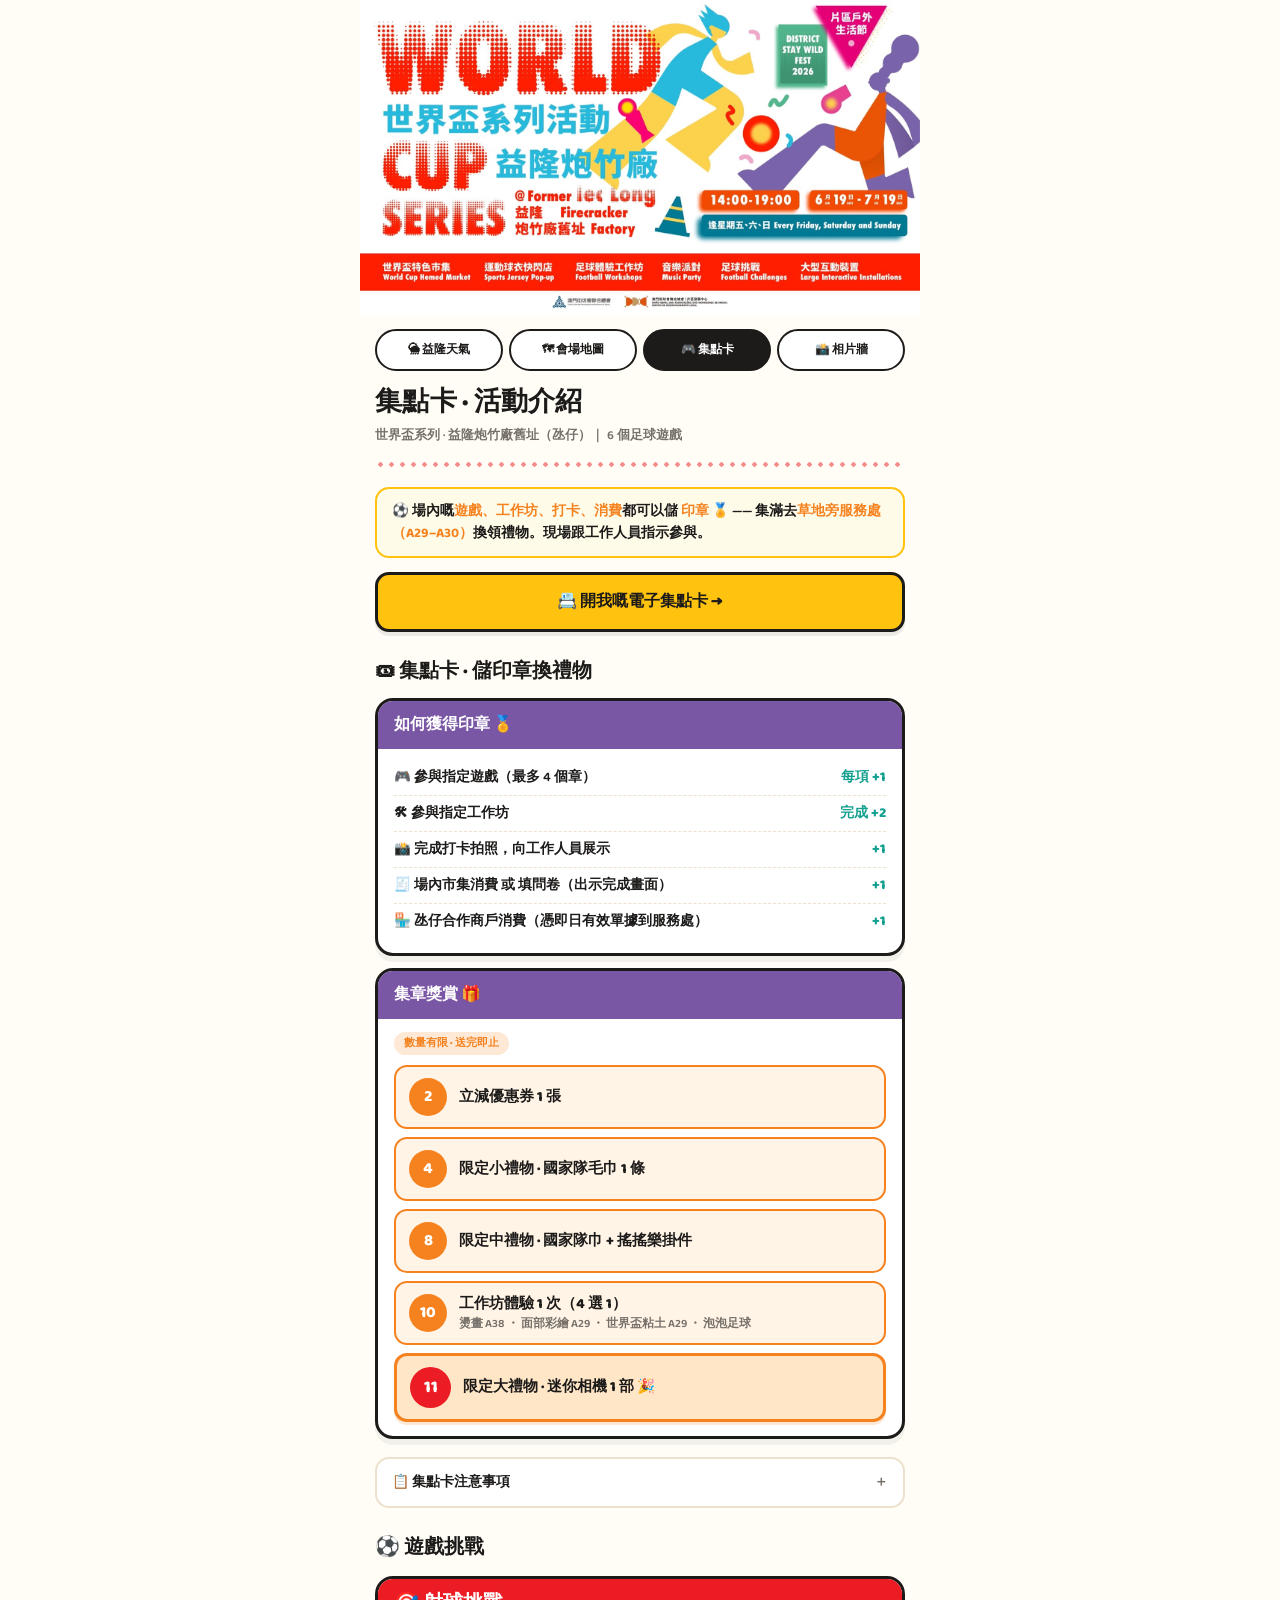
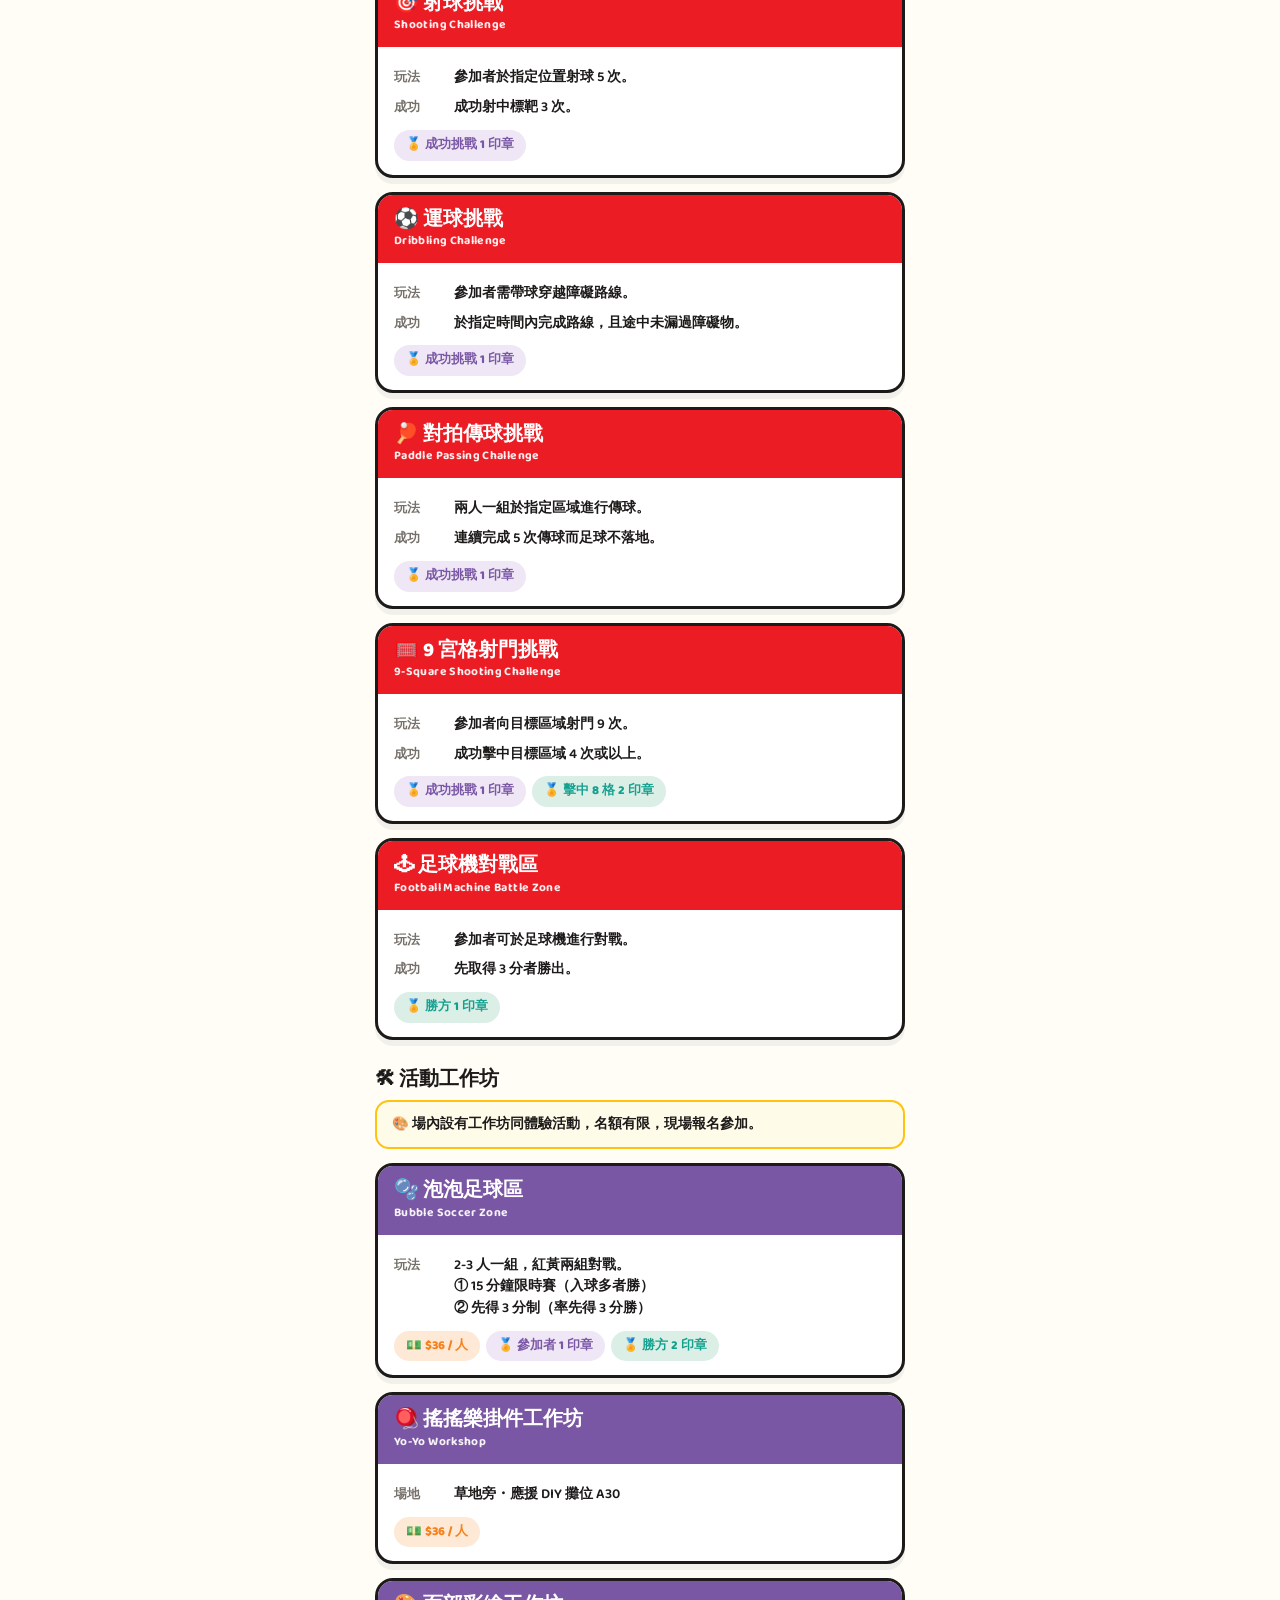
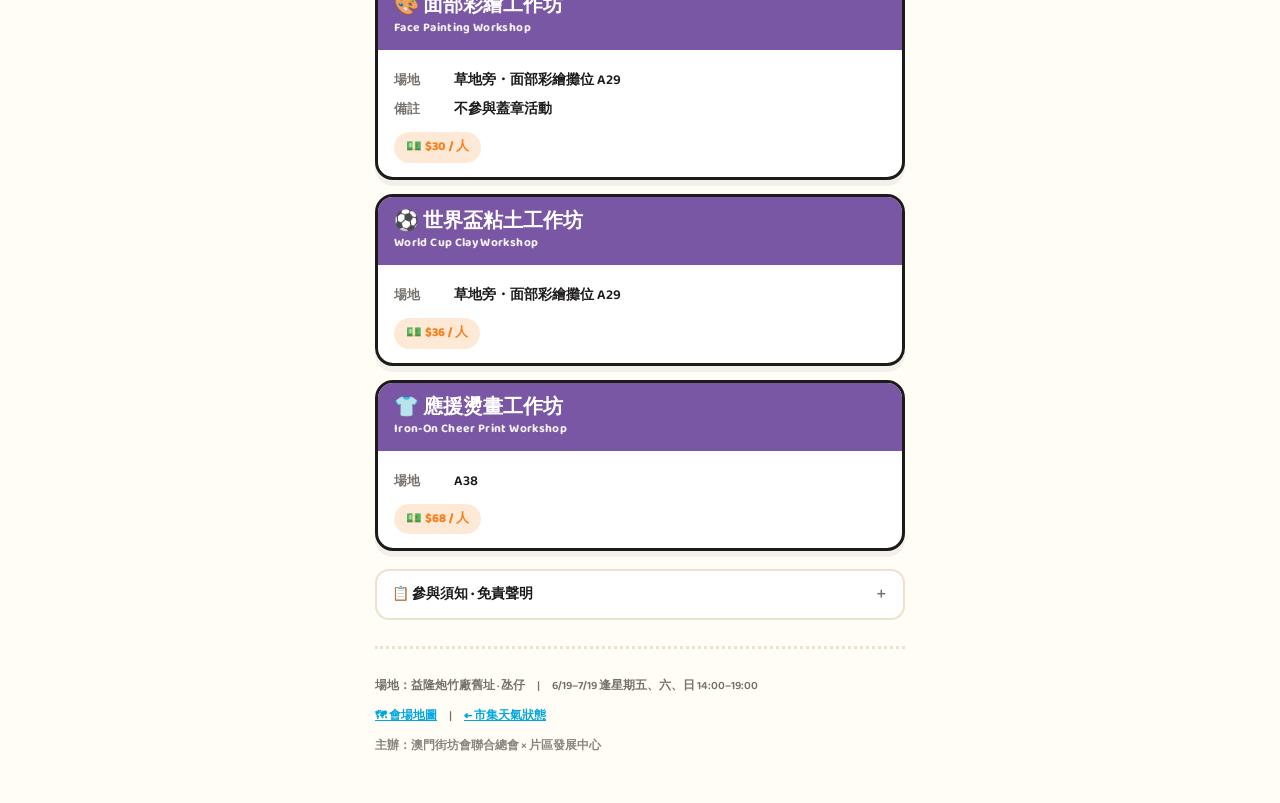
==== activities.html @ af2ec564 "style: 獎賞顯示改橙色+加大明顯；tier-10 工作坊體驗加場地" ====
<!doctype html>
<html lang="zh-Hant-HK">
<head>
<meta charset="utf-8">
<meta name="viewport" content="width=device-width, initial-scale=1, viewport-fit=cover">
<meta name="theme-color" content="#ec1c24">
<title>活動介紹 · 遊戲挑戰 · 世界盃系列（益隆）</title>
<meta property="og:title" content="活動介紹 · 遊戲挑戰 · 世界盃系列（益隆）">
<meta property="og:description" content="片區戶外生活節 2026 — 6 個足球遊戲挑戰，完成儲印章">
<meta property="og:image" content="https://ieclong.com/assets/kv-portrait.jpg">
<meta name="twitter:card" content="summary_large_image">
<link rel="preconnect" href="https://fonts.googleapis.com">
<link rel="preconnect" href="https://fonts.gstatic.com" crossorigin>
<link href="https://fonts.googleapis.com/css2?family=Baloo+2:wght@600;700;800&display=swap" rel="stylesheet">
<style>
  :root{
    --bg:#fffdf6; --ink:#1d1b1a; --mut:#76706a; --line:#ece1cd;
    --red:#ec1c24; --cyan:#00a6e0; --teal:#14a08f; --green:#1fa971;
    --yellow:#ffc20e; --orange:#f5821f; --purple:#7a57a5; --magenta:#e6007e;
  }
  *{box-sizing:border-box} html,body{margin:0}
  body{ background:var(--bg); color:var(--ink);
    font-family:"Baloo 2",-apple-system,BlinkMacSystemFont,"Noto Sans HK","PingFang HK","Microsoft JhengHei",sans-serif;
    -webkit-font-smoothing:antialiased; line-height:1.5;
    max-width:560px; margin:0 auto; padding:0 0 calc(36px + env(safe-area-inset-bottom)); overflow-x:hidden; }
  .wrap{padding:0 15px}
  .nav{display:flex; gap:6px; margin:14px 0 2px}
  .nav a{flex:1; text-align:center; font-family:"Baloo 2",sans-serif; font-weight:800; font-size:12px; text-decoration:none; padding:10px 3px; border-radius:999px; border:2.5px solid var(--ink); color:var(--ink); background:#fff; white-space:nowrap}
  .nav a.active{background:var(--ink); color:#fff}
  .nav a:active{transform:scale(.98)}
  .kvbanner{width:100%; height:auto; display:block}
  header h1{font-size:27px; font-weight:800; margin:12px 0 4px; letter-spacing:.01em}
  header .sub{font-size:12.5px; color:var(--mut); font-weight:600}
  .dots{height:14px; margin:13px 0 2px; background-image:radial-gradient(var(--red) 2px, transparent 2.4px); background-size:11px 11px; opacity:.5}
  .lead{margin-top:14px; border:2.5px solid var(--yellow); border-radius:14px; padding:12px 15px; background:#fffbe9; font-size:13.5px; font-weight:600; line-height:1.6}
  .lead b{color:var(--orange)}

  .game{border:3px solid var(--ink); border-radius:18px; overflow:hidden; margin-top:14px; box-shadow:0 6px 0 rgba(0,0,0,.05); background:#fff}
  .game .gh{background:var(--red); color:#fff; padding:13px 16px}
  .game.ws .gh{background:var(--purple)}
  .game .gh .zh{font-size:20px; font-weight:800; line-height:1.12}
  .game .gh .en{font-size:12px; font-weight:700; opacity:.92; margin-top:2px; letter-spacing:.03em}
  .game .gb{padding:12px 16px 14px}
  .row{display:flex; gap:10px; margin:8px 0; font-size:14px}
  .row .k{flex:0 0 50px; color:var(--mut); font-weight:800; font-size:12.5px; padding-top:2px}
  .row .v{flex:1; font-weight:600; line-height:1.55}
  .badges{display:flex; flex-wrap:wrap; gap:6px; margin-top:11px}
  .stamp{display:inline-flex; align-items:center; gap:5px; background:#efe7f6; color:var(--purple); font-weight:800; font-size:12.5px; padding:6px 12px; border-radius:999px}
  .stamp.fee{background:#fde9d6; color:var(--orange)}
  .stamp.win{background:#dcefe6; color:var(--teal)}

  details.terms{margin-top:18px; border:2px solid var(--line); border-radius:14px; background:#fff; overflow:hidden}
  details.terms summary{list-style:none; cursor:pointer; padding:13px 15px; font-weight:800; font-size:14px; display:flex; justify-content:space-between; align-items:center}
  details.terms summary::-webkit-details-marker{display:none}
  details.terms summary::after{content:"＋"; color:var(--mut); font-weight:800}
  details.terms[open] summary::after{content:"－"}
  .termsbody{padding:2px 16px 15px; font-size:12.5px; color:var(--ink); line-height:1.7}
  .termsbody b{display:block; margin:12px 0 4px; color:var(--red); font-size:13px}
  .termsbody ol,.termsbody ul{margin:4px 0; padding-left:19px}
  .termsbody li{margin:5px 0; font-weight:600}

  footer{margin-top:26px; padding-top:16px; border-top:3px dotted var(--line); font-size:11.5px; color:var(--mut); font-weight:600; line-height:1.6}
  footer a{color:var(--cyan); font-weight:800}
  .credit{margin-top:10px; color:#8a847d}

  .sec2{font-size:20px; font-weight:800; margin:24px 0 2px; display:flex; align-items:center; gap:7px}
  .scard{border:3px solid var(--ink); border-radius:18px; overflow:hidden; margin-top:12px; box-shadow:0 6px 0 rgba(0,0,0,.05); background:#fff}
  .scard .sh{background:var(--purple); color:#fff; padding:12px 16px; font-size:16px; font-weight:800}
  .scard .sb{padding:11px 16px 14px}
  .earn .er{display:flex; gap:9px; align-items:baseline; padding:7px 0; border-bottom:1px dashed var(--line); font-size:13.5px}
  .earn .er:last-child{border-bottom:none}
  .earn .ev{flex:1; font-weight:600; line-height:1.45}
  .earn .ec{flex:0 0 auto; font-weight:800; color:var(--teal); white-space:nowrap; font-size:14px}
  .smalltag{font-size:11px; font-weight:800; color:var(--orange); background:#fde9d6; padding:3px 10px; border-radius:999px; display:inline-block; margin-bottom:10px}
  .rewards{display:flex; flex-direction:column; gap:8px}
  .rw{display:flex; align-items:center; gap:12px; background:#fff4e6; border:2.5px solid var(--orange); border-radius:13px; padding:11px 13px}
  .rw.big{background:#ffe6c7; border-width:3px; box-shadow:0 3px 0 rgba(245,130,31,.18)}
  .rw .rn{flex:0 0 auto; width:38px; height:38px; border-radius:50%; background:var(--orange); color:#fff; font-weight:800; font-size:16px; display:flex; align-items:center; justify-content:center; line-height:1}
  .rw.big .rn{background:var(--red); width:41px; height:41px; font-size:17px}
  .rw .rd{font-weight:800; font-size:14.5px; line-height:1.4}
  .rw .rd small{display:block; font-weight:600; font-size:11.5px; color:var(--mut); margin-top:2px}
  .cardbtn{display:flex; align-items:center; justify-content:center; gap:8px; width:100%; font-family:"Baloo 2",sans-serif; font-weight:800; font-size:16px; padding:15px; margin-top:14px; border-radius:14px; border:3px solid var(--ink); background:var(--yellow); color:var(--ink); text-decoration:none; box-shadow:0 4px 0 rgba(0,0,0,.08)}
  .cardbtn:active{transform:scale(.99)}
</style>
</head>
<body>

<img class="kvbanner" src="assets/kv-landscape.jpg" alt="片區戶外生活節 2026 · 世界盃系列活動 @ 益隆炮竹廠">

<div class="wrap">
  <nav class="nav"><a href="./">🌦 益隆天氣</a><a href="market.html">🗺 會場地圖</a><a href="activities.html" class="active">🎮 集點卡</a><a href="gallery.html">📸 相片牆</a></nav>
  <header>
    <h1>集點卡 · 活動介紹</h1>
    <div class="sub">世界盃系列 · 益隆炮竹廠舊址（氹仔）｜ 6 個足球遊戲</div>
    <div class="dots"></div>
  </header>

  <div class="lead">⚽ 場內嘅<b>遊戲、工作坊、打卡、消費</b>都可以儲 <b>印章 🏅</b> —— 集滿去<b>草地旁服務處（A29–A30）</b>換領禮物。現場跟工作人員指示參與。</div>

  <a class="cardbtn" href="card.html">📇 開我嘅電子集點卡 →</a>

  <h2 class="sec2">🎟 集點卡 · 儲印章換禮物</h2>
  <div class="scard">
    <div class="sh">如何獲得印章 🏅</div>
    <div class="sb">
      <div class="earn">
        <div class="er"><span class="ev">🎮 參與指定遊戲（最多 4 個章）</span><span class="ec">每項 +1</span></div>
        <div class="er"><span class="ev">🛠 參與指定工作坊</span><span class="ec">完成 +2</span></div>
        <div class="er"><span class="ev">📸 完成打卡拍照，向工作人員展示</span><span class="ec">+1</span></div>
        <div class="er"><span class="ev">🧾 場內市集消費 或 填問卷（出示完成畫面）</span><span class="ec">+1</span></div>
        <div class="er"><span class="ev">🏪 氹仔合作商戶消費（憑即日有效單據到服務處）</span><span class="ec">+1</span></div>
      </div>
    </div>
  </div>
  <div class="scard">
    <div class="sh">集章獎賞 🎁</div>
    <div class="sb">
      <span class="smalltag">數量有限 · 送完即止</span>
      <div class="rewards">
        <div class="rw"><span class="rn">2</span><span class="rd">立減優惠券 1 張</span></div>
        <div class="rw"><span class="rn">4</span><span class="rd">限定小禮物 · 國家隊毛巾 1 條</span></div>
        <div class="rw"><span class="rn">8</span><span class="rd">限定中禮物 · 國家隊巾 + 搖搖樂掛件</span></div>
        <div class="rw"><span class="rn">10</span><span class="rd">工作坊體驗 1 次（4 選 1）<small>燙畫 A38 ・ 面部彩繪 A29 ・ 世界盃粘土 A29 ・ 泡泡足球</small></span></div>
        <div class="rw big"><span class="rn">11</span><span class="rd">限定大禮物 · 迷你相機 1 部 🎉</span></div>
      </div>
    </div>
  </div>
  <details class="terms">
    <summary>📋 集點卡注意事項</summary>
    <div class="termsbody">
      <ul>
        <li>每人限領 1 本集點卡。</li>
        <li>印章須由指定工作人員蓋印方為有效。</li>
        <li>每張單據只可換領一次印章。</li>
        <li>禮品數量有限，送完即止。</li>
        <li>集點卡遺失或損毀恕不補發。</li>
        <li>主辦單位保留最終決定權。</li>
      </ul>
    </div>
  </details>

  <h2 class="sec2">⚽ 遊戲挑戰</h2>

  <!-- 射球挑戰 -->
  <div class="game">
    <div class="gh"><div class="zh">🎯 射球挑戰</div><div class="en">Shooting Challenge</div></div>
    <div class="gb">
      <div class="row"><span class="k">玩法</span><span class="v">參加者於指定位置射球 5 次。</span></div>
      <div class="row"><span class="k">成功</span><span class="v">成功射中標靶 3 次。</span></div>
      <div class="badges"><span class="stamp">🏅 成功挑戰 1 印章</span></div>
    </div>
  </div>

  <!-- 3. 運球挑戰 -->
  <div class="game">
    <div class="gh"><div class="zh">⚽ 運球挑戰</div><div class="en">Dribbling Challenge</div></div>
    <div class="gb">
      <div class="row"><span class="k">玩法</span><span class="v">參加者需帶球穿越障礙路線。</span></div>
      <div class="row"><span class="k">成功</span><span class="v">於指定時間內完成路線，且途中未漏過障礙物。</span></div>
      <div class="badges"><span class="stamp">🏅 成功挑戰 1 印章</span></div>
    </div>
  </div>

  <!-- 4. 對拍傳球挑戰 -->
  <div class="game">
    <div class="gh"><div class="zh">🏓 對拍傳球挑戰</div><div class="en">Paddle Passing Challenge</div></div>
    <div class="gb">
      <div class="row"><span class="k">玩法</span><span class="v">兩人一組於指定區域進行傳球。</span></div>
      <div class="row"><span class="k">成功</span><span class="v">連續完成 5 次傳球而足球不落地。</span></div>
      <div class="badges"><span class="stamp">🏅 成功挑戰 1 印章</span></div>
    </div>
  </div>

  <!-- 5. 9 宮格射門挑戰 -->
  <div class="game">
    <div class="gh"><div class="zh">🥅 9 宮格射門挑戰</div><div class="en">9-Square Shooting Challenge</div></div>
    <div class="gb">
      <div class="row"><span class="k">玩法</span><span class="v">參加者向目標區域射門 9 次。</span></div>
      <div class="row"><span class="k">成功</span><span class="v">成功擊中目標區域 4 次或以上。</span></div>
      <div class="badges"><span class="stamp">🏅 成功挑戰 1 印章</span><span class="stamp win">🏅 擊中 8 格 2 印章</span></div>
    </div>
  </div>

  <!-- 6. 足球機對戰區 -->
  <div class="game">
    <div class="gh"><div class="zh">🕹 足球機對戰區</div><div class="en">Football Machine Battle Zone</div></div>
    <div class="gb">
      <div class="row"><span class="k">玩法</span><span class="v">參加者可於足球機進行對戰。</span></div>
      <div class="row"><span class="k">成功</span><span class="v">先取得 3 分者勝出。</span></div>
      <div class="badges"><span class="stamp win">🏅 勝方 1 印章</span></div>
    </div>
  </div>

  <h2 class="sec2">🛠 活動工作坊</h2>
  <div class="lead" style="margin-top:6px">🎨 場內設有工作坊同體驗活動，名額有限，現場報名參加。</div>

  <div class="game ws">
    <div class="gh"><div class="zh">🫧 泡泡足球區</div><div class="en">Bubble Soccer Zone</div></div>
    <div class="gb">
      <div class="row"><span class="k">玩法</span><span class="v">2-3 人一組，紅黃兩組對戰。<br>① 15 分鐘限時賽（入球多者勝）<br>② 先得 3 分制（率先得 3 分勝）</span></div>
      <div class="badges"><span class="stamp fee">💵 $36 / 人</span><span class="stamp">🏅 參加者 1 印章</span><span class="stamp win">🏅 勝方 2 印章</span></div>
    </div>
  </div>

  <div class="game ws">
    <div class="gh"><div class="zh">🪀 搖搖樂掛件工作坊</div><div class="en">Yo-Yo Workshop</div></div>
    <div class="gb">
      <div class="row"><span class="k">場地</span><span class="v">草地旁・應援 DIY 攤位 A30</span></div>
      <div class="badges"><span class="stamp fee">💵 $36 / 人</span></div>
    </div>
  </div>

  <div class="game ws">
    <div class="gh"><div class="zh">🎨 面部彩繪工作坊</div><div class="en">Face Painting Workshop</div></div>
    <div class="gb">
      <div class="row"><span class="k">場地</span><span class="v">草地旁・面部彩繪攤位 A29</span></div>
      <div class="row"><span class="k">備註</span><span class="v">不參與蓋章活動</span></div>
      <div class="badges"><span class="stamp fee">💵 $30 / 人</span></div>
    </div>
  </div>

  <div class="game ws">
    <div class="gh"><div class="zh">⚽ 世界盃粘土工作坊</div><div class="en">World Cup Clay Workshop</div></div>
    <div class="gb">
      <div class="row"><span class="k">場地</span><span class="v">草地旁・面部彩繪攤位 A29</span></div>
      <div class="badges"><span class="stamp fee">💵 $36 / 人</span></div>
    </div>
  </div>

  <div class="game ws">
    <div class="gh"><div class="zh">👕 應援燙畫工作坊</div><div class="en">Iron-On Cheer Print Workshop</div></div>
    <div class="gb">
      <div class="row"><span class="k">場地</span><span class="v">A38</span></div>
      <div class="badges"><span class="stamp fee">💵 $68 / 人</span></div>
    </div>
  </div>

  <details class="terms">
    <summary>📋 參與須知 · 免責聲明</summary>
    <div class="termsbody">
      <b>入場及參與條款</b>
      <ol>
        <li>默認同意：凡參加本活動，即視為已閱讀、理解並完全同意以下所有條款。</li>
        <li>必須遵守工作人員指示，否則大會保留即時終止參與資格並要求離場的權利。</li>
        <li>最終決定權：大會擁有對本活動規則、爭議處理及執行方式的最終解釋及決定權，參加者不得異議。</li>
        <li>違規處理：任何不合作、危險行為或違反指引者，將被請離開活動現場，且不予退款。</li>
      </ol>
      <b>免責聲明</b>
      <ul>
        <li>身體損傷：部分遊戲（如泡泡足球）涉及碰撞、奔跑、跌倒等動作。若因參加者自身健康狀況（包括但不限於心臟病、高血壓、懷孕、骨折舊患等）或未依指示穿戴防護裝備，導致受傷、疾病或意外，大會概不負責。</li>
        <li>財物損失：參加者應自行保管個人財物，任何於活動期間發生的遺失、損壞或被盜，大會不承擔任何責任。</li>
        <li>建議參加者自行評估體能，必要時可購買個人意外保險。</li>
      </ul>
      <b>通用備註</b>
      <ul>
        <li>所有遊戲名額有限，先到先得，請提前排隊。</li>
        <li>惡劣天氣下活動可能調整，請留意現場廣播。</li>
      </ul>
    </div>
  </details>

  <footer>
    <p>場地：益隆炮竹廠舊址 · 氹仔　|　6/19–7/19 逢星期五、六、日 14:00–19:00</p>
    <p><a href="market.html">🗺 會場地圖</a>　|　<a href="./">← 市集天氣狀態</a></p>
    <p class="credit">主辦：澳門街坊會聯合總會 × 片區發展中心</p>
  </footer>
</div>

</body>
</html>
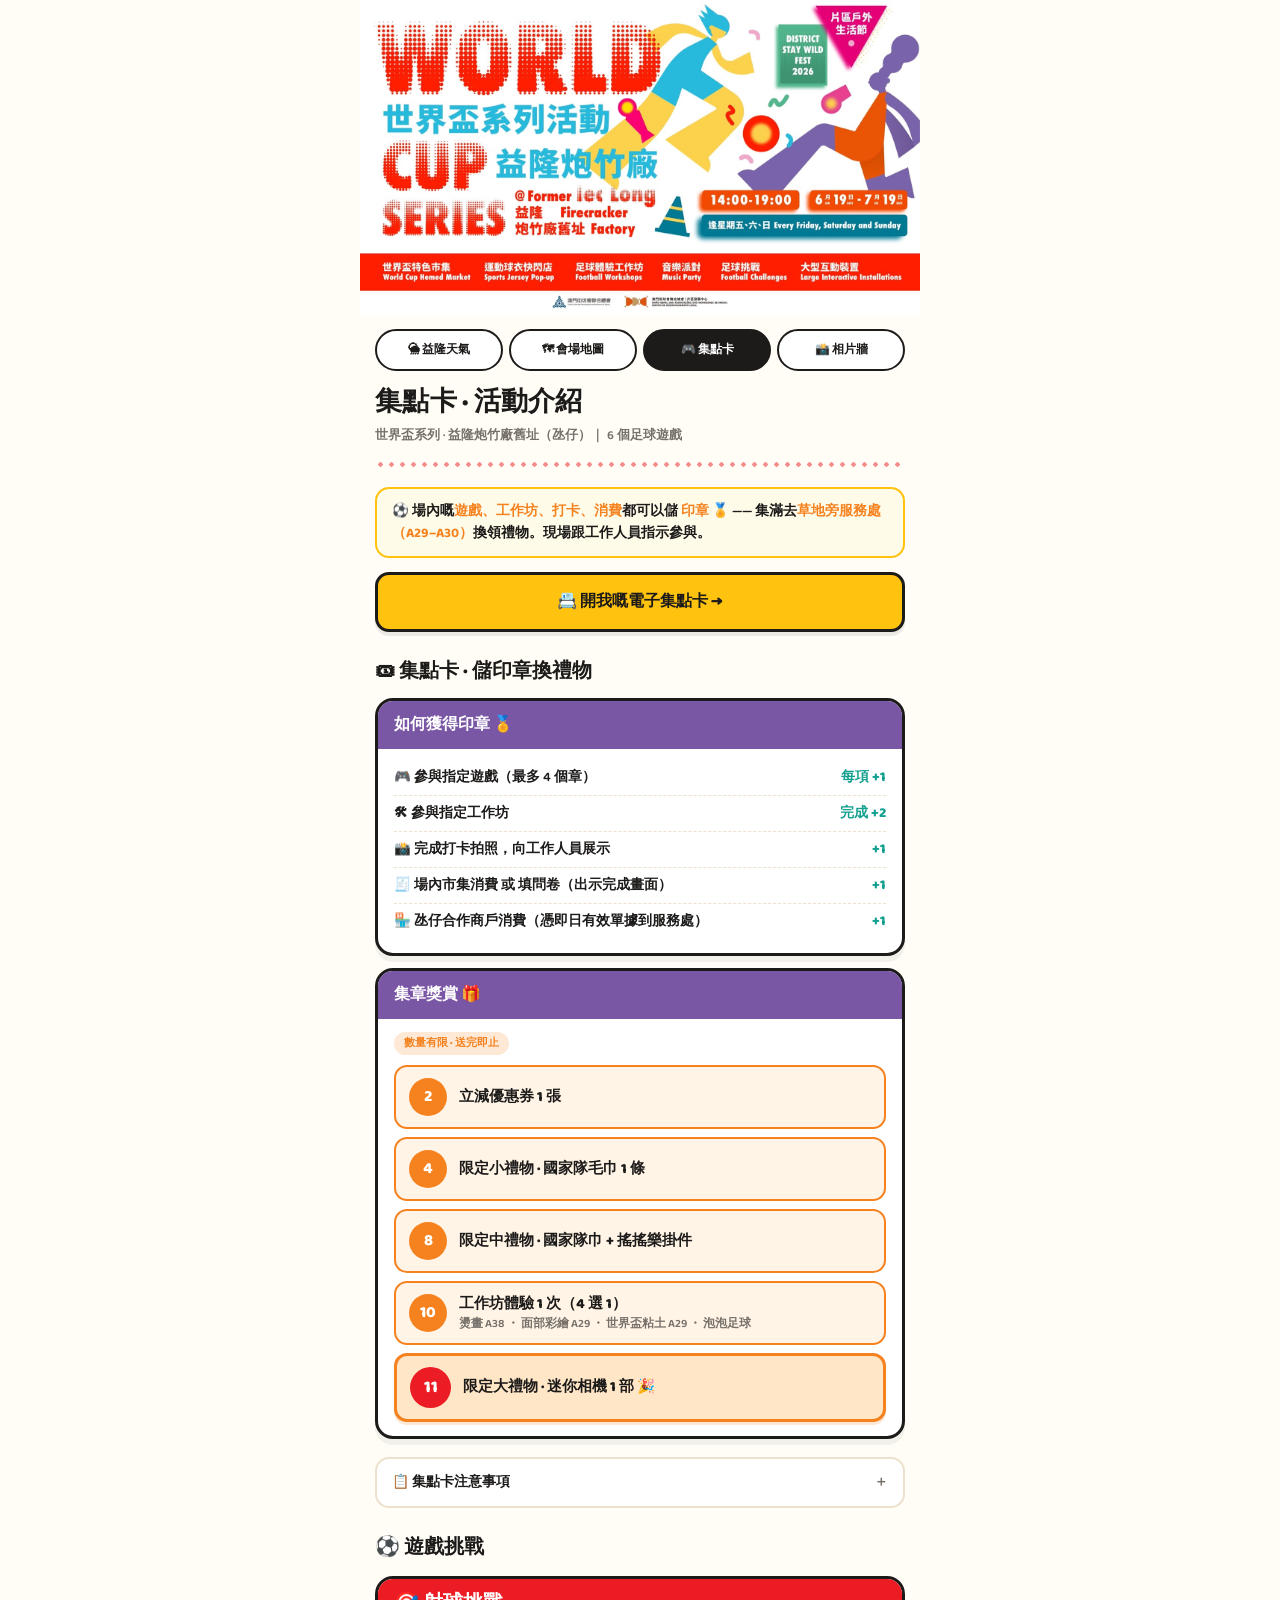
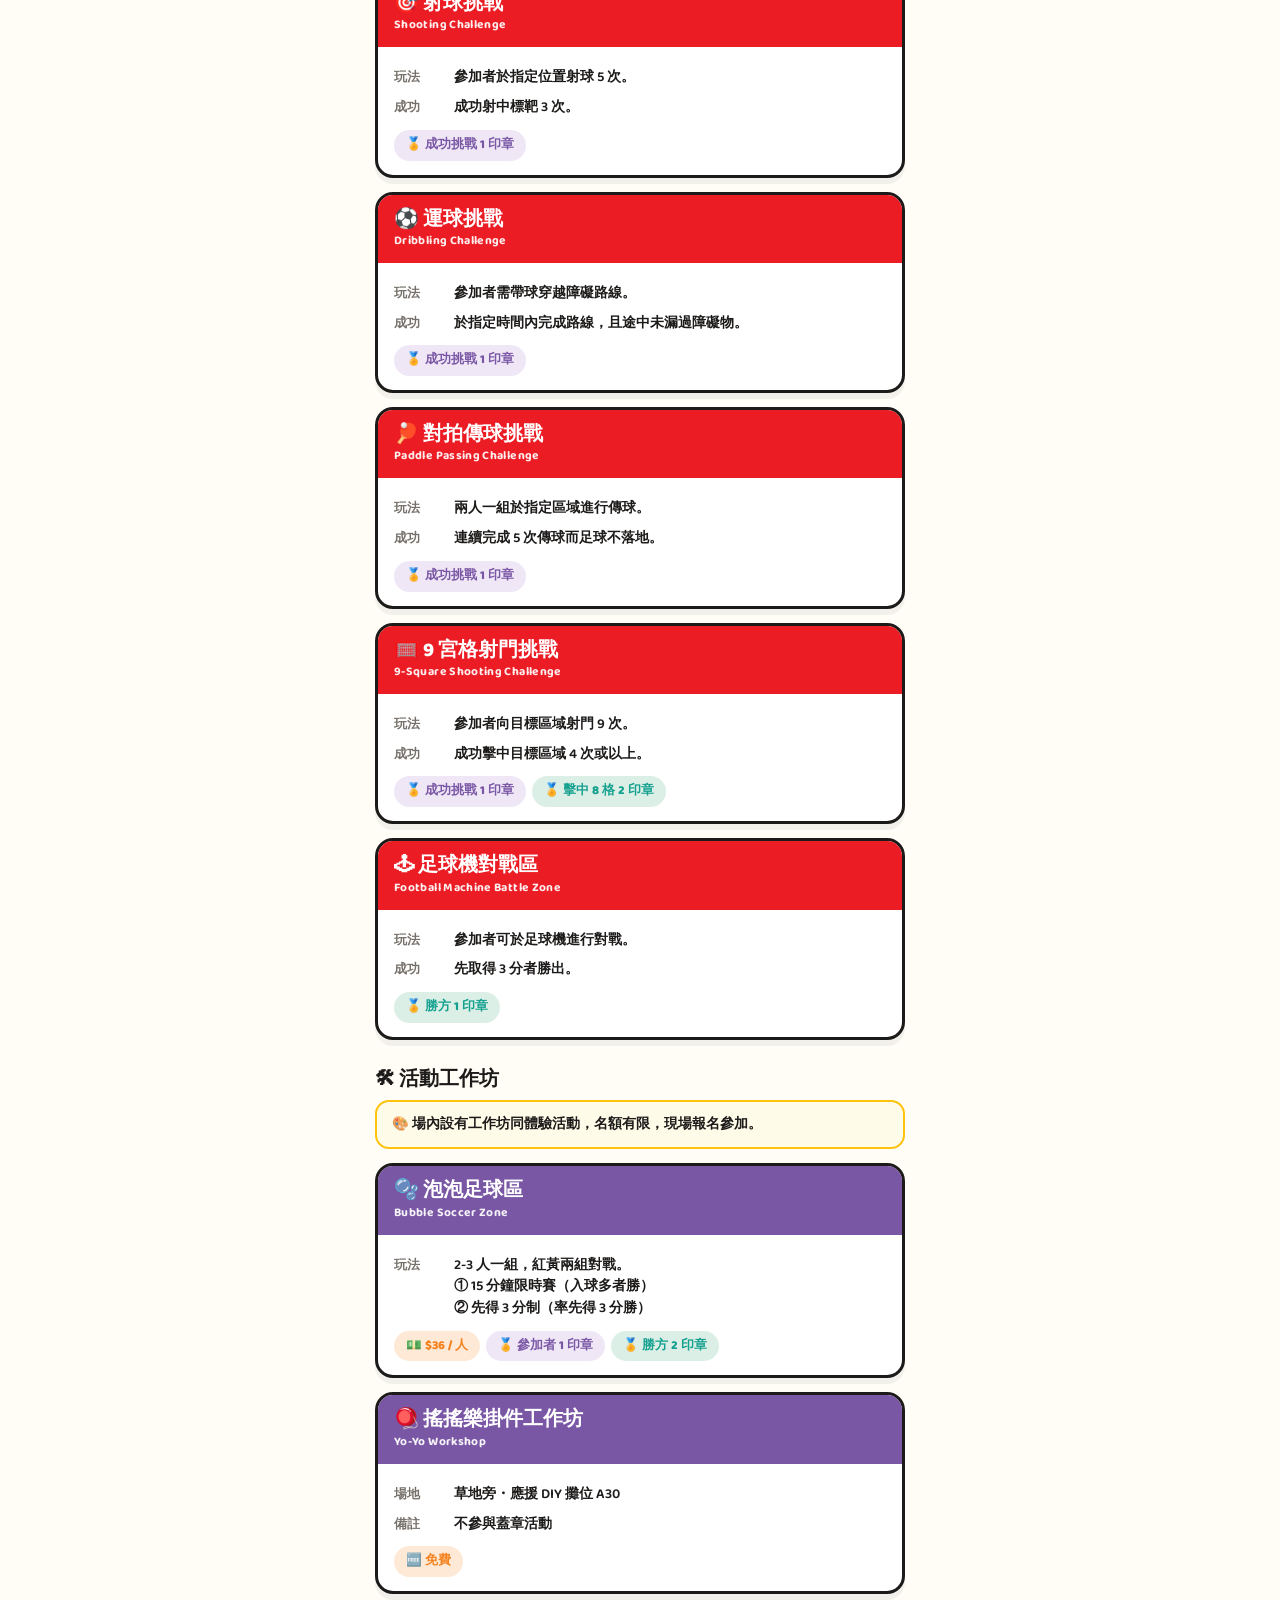
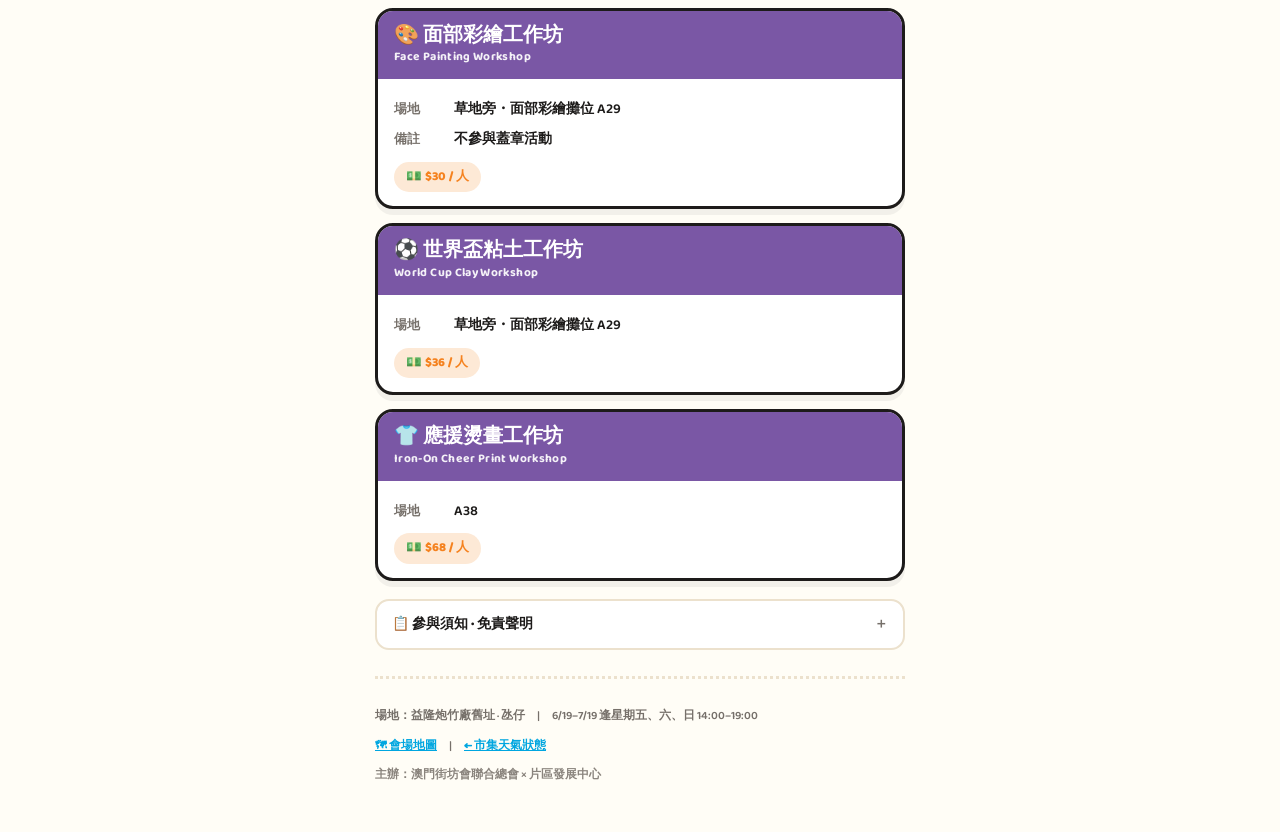
==== commit bab69870: "content: 搖搖樂掛件工作坊 $36 → 免費，標明不參與蓋章" ====
--- a/activities.html
+++ b/activities.html
@@ -206,7 +206,8 @@
     <div class="gh"><div class="zh">🪀 搖搖樂掛件工作坊</div><div class="en">Yo-Yo Workshop</div></div>
     <div class="gb">
       <div class="row"><span class="k">場地</span><span class="v">草地旁・應援 DIY 攤位 A30</span></div>
-      <div class="badges"><span class="stamp fee">💵 $36 / 人</span></div>
+      <div class="row"><span class="k">備註</span><span class="v">不參與蓋章活動</span></div>
+      <div class="badges"><span class="stamp fee">🆓 免費</span></div>
     </div>
   </div>
 
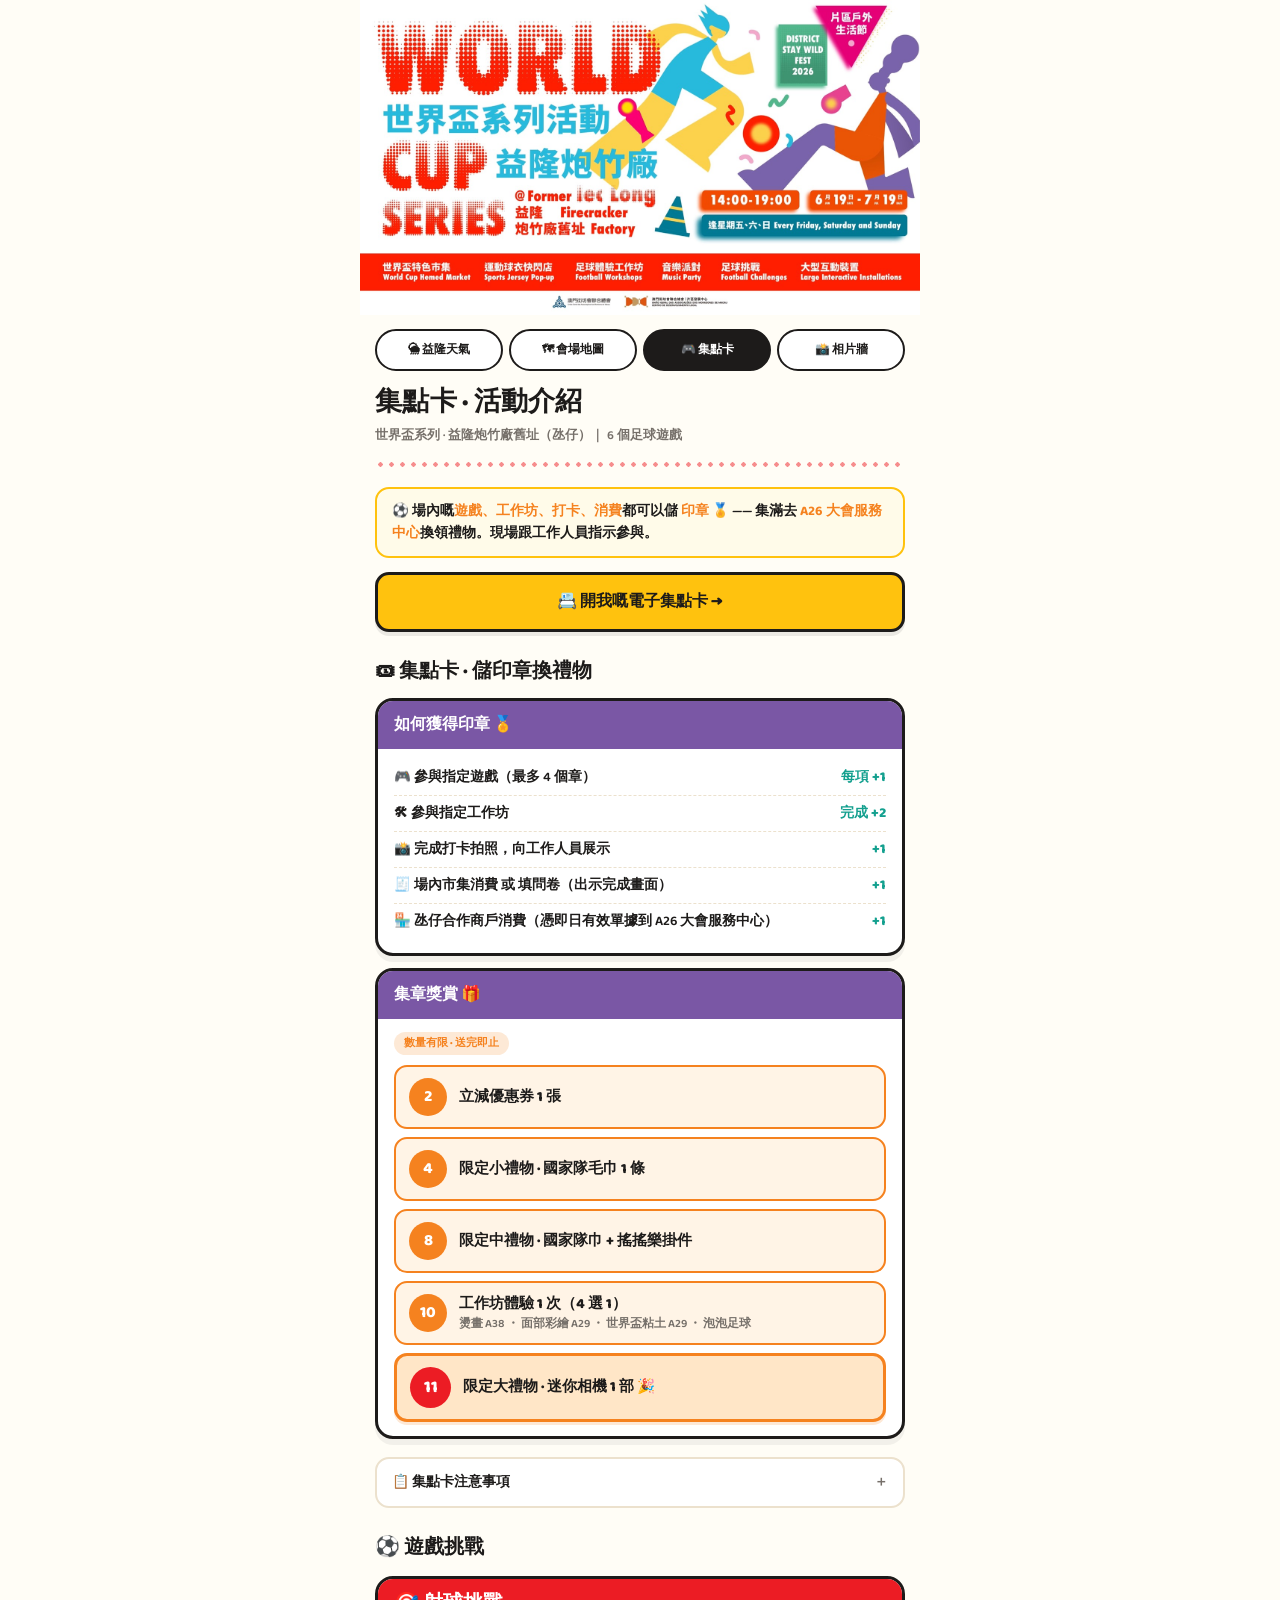
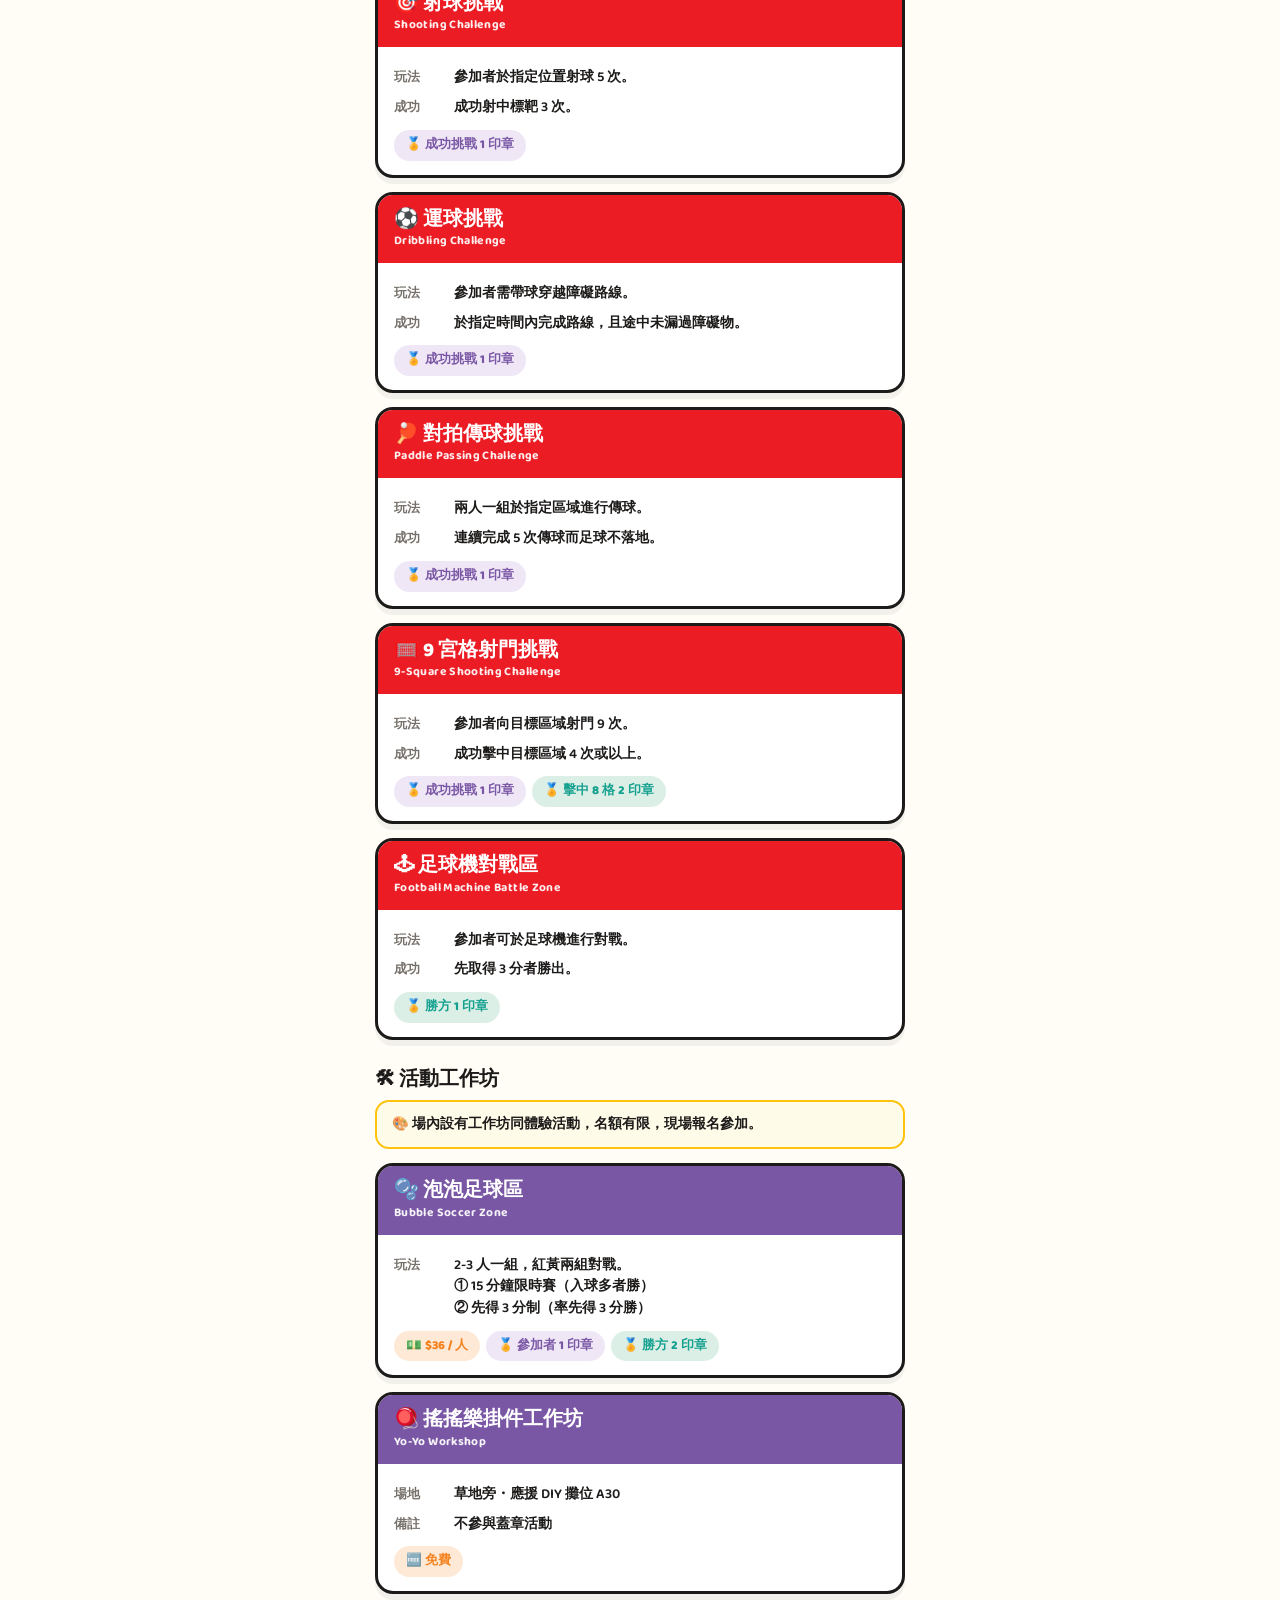
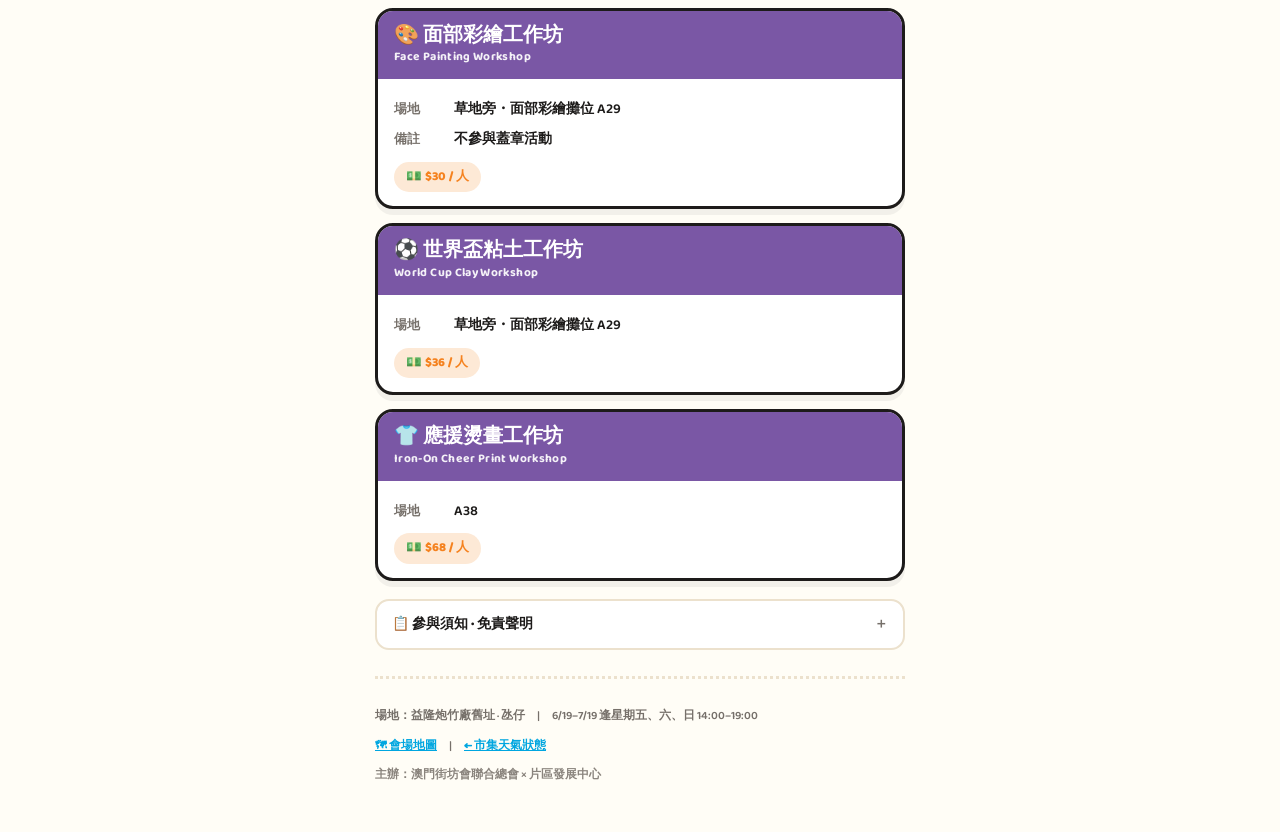
==== commit 3247c858: "content: 換領地點 草地旁服務處(A29–A30) → A26 大會服務中心" ====
--- a/activities.html
+++ b/activities.html
@@ -95,7 +95,7 @@
     <div class="dots"></div>
   </header>
 
-  <div class="lead">⚽ 場內嘅<b>遊戲、工作坊、打卡、消費</b>都可以儲 <b>印章 🏅</b> —— 集滿去<b>草地旁服務處（A29–A30）</b>換領禮物。現場跟工作人員指示參與。</div>
+  <div class="lead">⚽ 場內嘅<b>遊戲、工作坊、打卡、消費</b>都可以儲 <b>印章 🏅</b> —— 集滿去 <b>A26 大會服務中心</b>換領禮物。現場跟工作人員指示參與。</div>
 
   <a class="cardbtn" href="card.html">📇 開我嘅電子集點卡 →</a>
 
@@ -108,7 +108,7 @@
         <div class="er"><span class="ev">🛠 參與指定工作坊</span><span class="ec">完成 +2</span></div>
         <div class="er"><span class="ev">📸 完成打卡拍照，向工作人員展示</span><span class="ec">+1</span></div>
         <div class="er"><span class="ev">🧾 場內市集消費 或 填問卷（出示完成畫面）</span><span class="ec">+1</span></div>
-        <div class="er"><span class="ev">🏪 氹仔合作商戶消費（憑即日有效單據到服務處）</span><span class="ec">+1</span></div>
+        <div class="er"><span class="ev">🏪 氹仔合作商戶消費（憑即日有效單據到 A26 大會服務中心）</span><span class="ec">+1</span></div>
       </div>
     </div>
   </div>
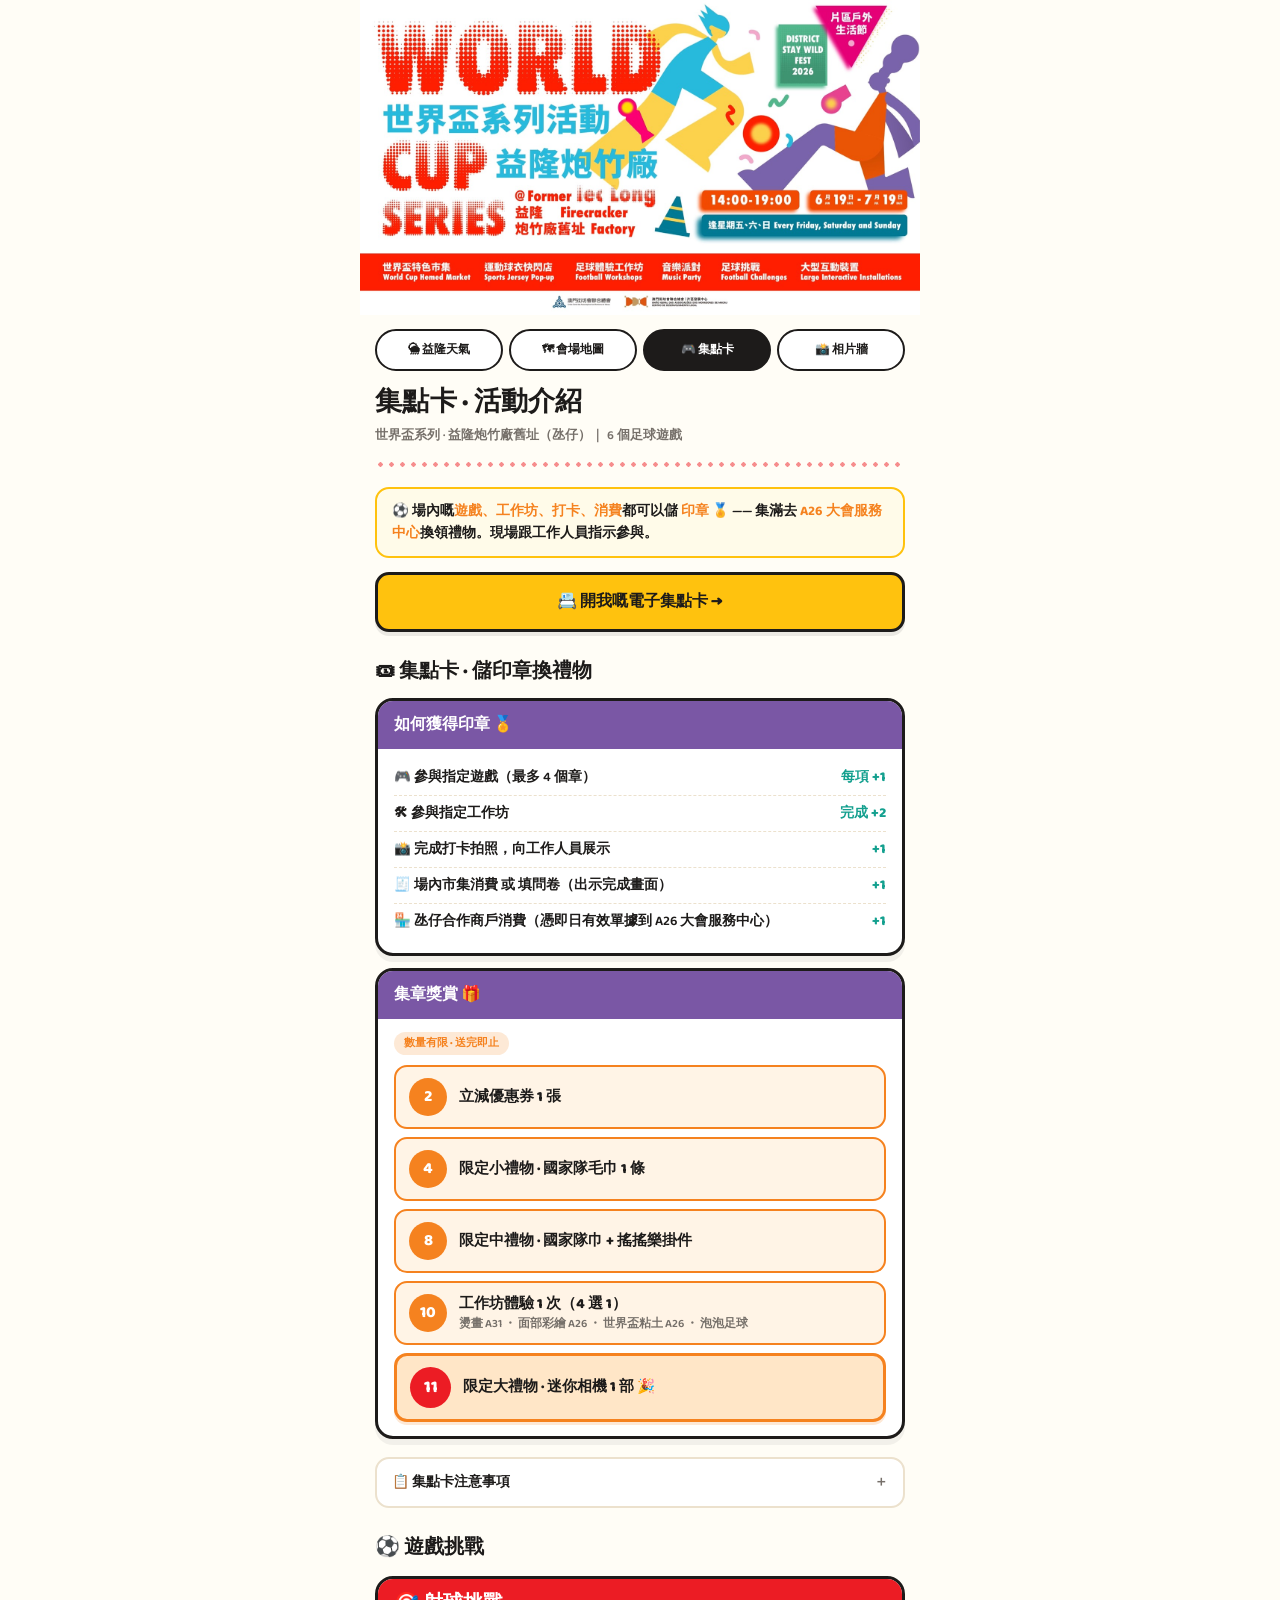
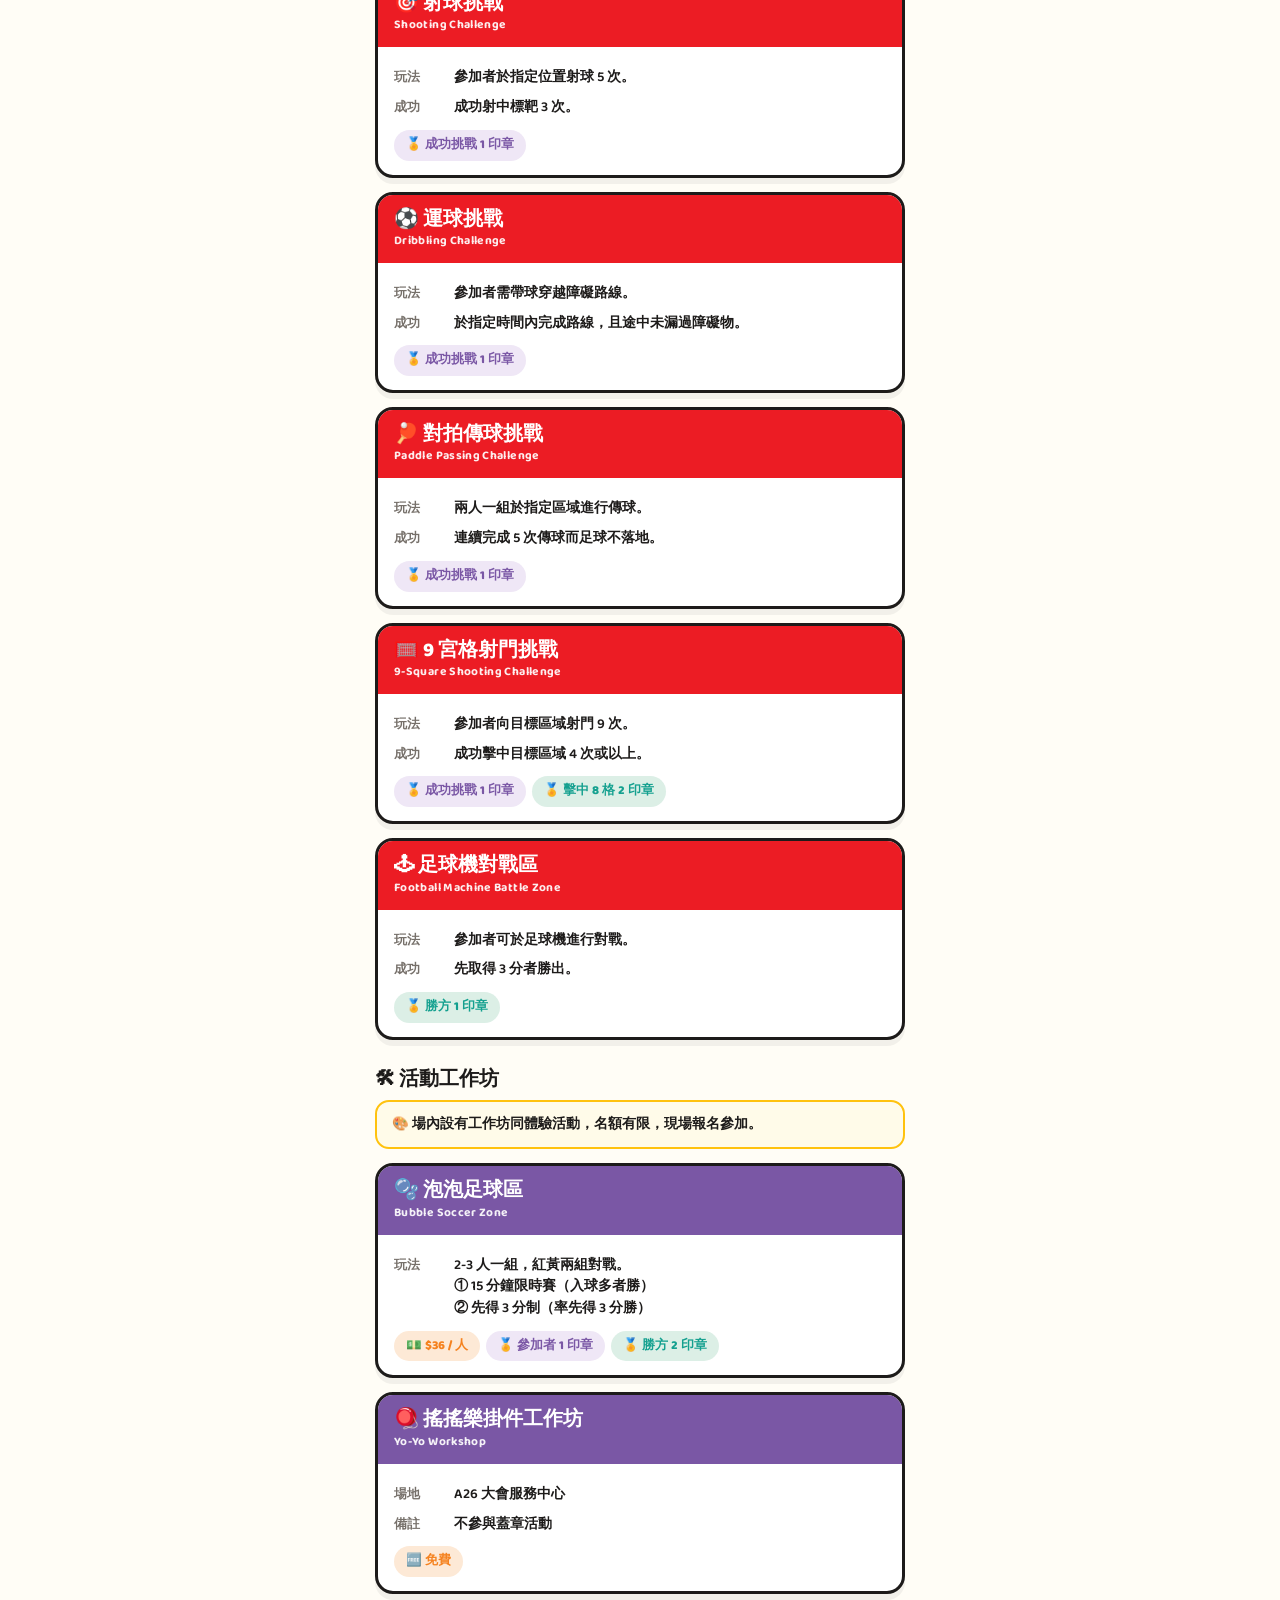
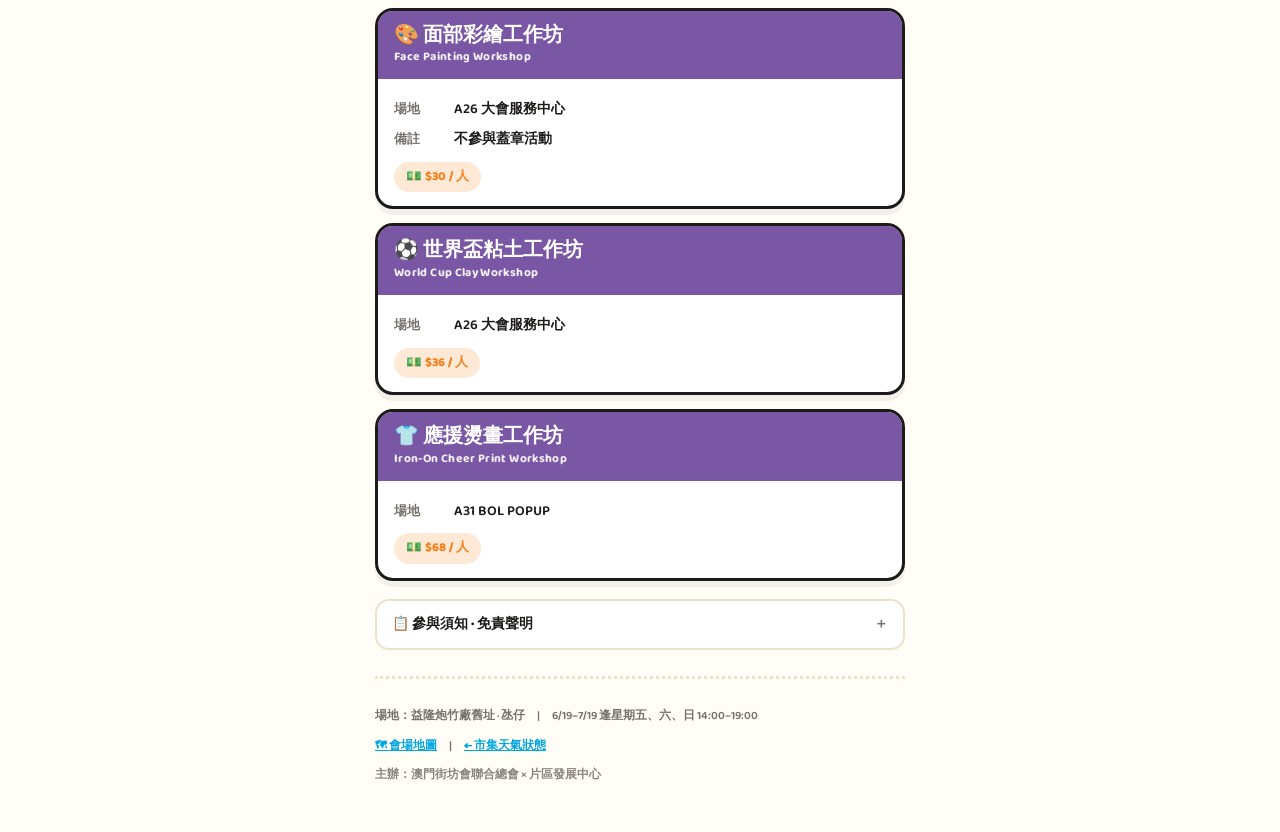
==== commit c2ec924c: "content: 工作坊場地更新 — 搖搖樂/面部彩繪/粘土→A26、燙畫→A31（連 tier-10 場地）" ====
--- a/activities.html
+++ b/activities.html
@@ -120,7 +120,7 @@
         <div class="rw"><span class="rn">2</span><span class="rd">立減優惠券 1 張</span></div>
         <div class="rw"><span class="rn">4</span><span class="rd">限定小禮物 · 國家隊毛巾 1 條</span></div>
         <div class="rw"><span class="rn">8</span><span class="rd">限定中禮物 · 國家隊巾 + 搖搖樂掛件</span></div>
-        <div class="rw"><span class="rn">10</span><span class="rd">工作坊體驗 1 次（4 選 1）<small>燙畫 A38 ・ 面部彩繪 A29 ・ 世界盃粘土 A29 ・ 泡泡足球</small></span></div>
+        <div class="rw"><span class="rn">10</span><span class="rd">工作坊體驗 1 次（4 選 1）<small>燙畫 A31 ・ 面部彩繪 A26 ・ 世界盃粘土 A26 ・ 泡泡足球</small></span></div>
         <div class="rw big"><span class="rn">11</span><span class="rd">限定大禮物 · 迷你相機 1 部 🎉</span></div>
       </div>
     </div>
@@ -205,7 +205,7 @@
   <div class="game ws">
     <div class="gh"><div class="zh">🪀 搖搖樂掛件工作坊</div><div class="en">Yo-Yo Workshop</div></div>
     <div class="gb">
-      <div class="row"><span class="k">場地</span><span class="v">草地旁・應援 DIY 攤位 A30</span></div>
+      <div class="row"><span class="k">場地</span><span class="v">A26 大會服務中心</span></div>
       <div class="row"><span class="k">備註</span><span class="v">不參與蓋章活動</span></div>
       <div class="badges"><span class="stamp fee">🆓 免費</span></div>
     </div>
@@ -214,7 +214,7 @@
   <div class="game ws">
     <div class="gh"><div class="zh">🎨 面部彩繪工作坊</div><div class="en">Face Painting Workshop</div></div>
     <div class="gb">
-      <div class="row"><span class="k">場地</span><span class="v">草地旁・面部彩繪攤位 A29</span></div>
+      <div class="row"><span class="k">場地</span><span class="v">A26 大會服務中心</span></div>
       <div class="row"><span class="k">備註</span><span class="v">不參與蓋章活動</span></div>
       <div class="badges"><span class="stamp fee">💵 $30 / 人</span></div>
     </div>
@@ -223,7 +223,7 @@
   <div class="game ws">
     <div class="gh"><div class="zh">⚽ 世界盃粘土工作坊</div><div class="en">World Cup Clay Workshop</div></div>
     <div class="gb">
-      <div class="row"><span class="k">場地</span><span class="v">草地旁・面部彩繪攤位 A29</span></div>
+      <div class="row"><span class="k">場地</span><span class="v">A26 大會服務中心</span></div>
       <div class="badges"><span class="stamp fee">💵 $36 / 人</span></div>
     </div>
   </div>
@@ -231,7 +231,7 @@
   <div class="game ws">
     <div class="gh"><div class="zh">👕 應援燙畫工作坊</div><div class="en">Iron-On Cheer Print Workshop</div></div>
     <div class="gb">
-      <div class="row"><span class="k">場地</span><span class="v">A38</span></div>
+      <div class="row"><span class="k">場地</span><span class="v">A31 BOL POPUP</span></div>
       <div class="badges"><span class="stamp fee">💵 $68 / 人</span></div>
     </div>
   </div>
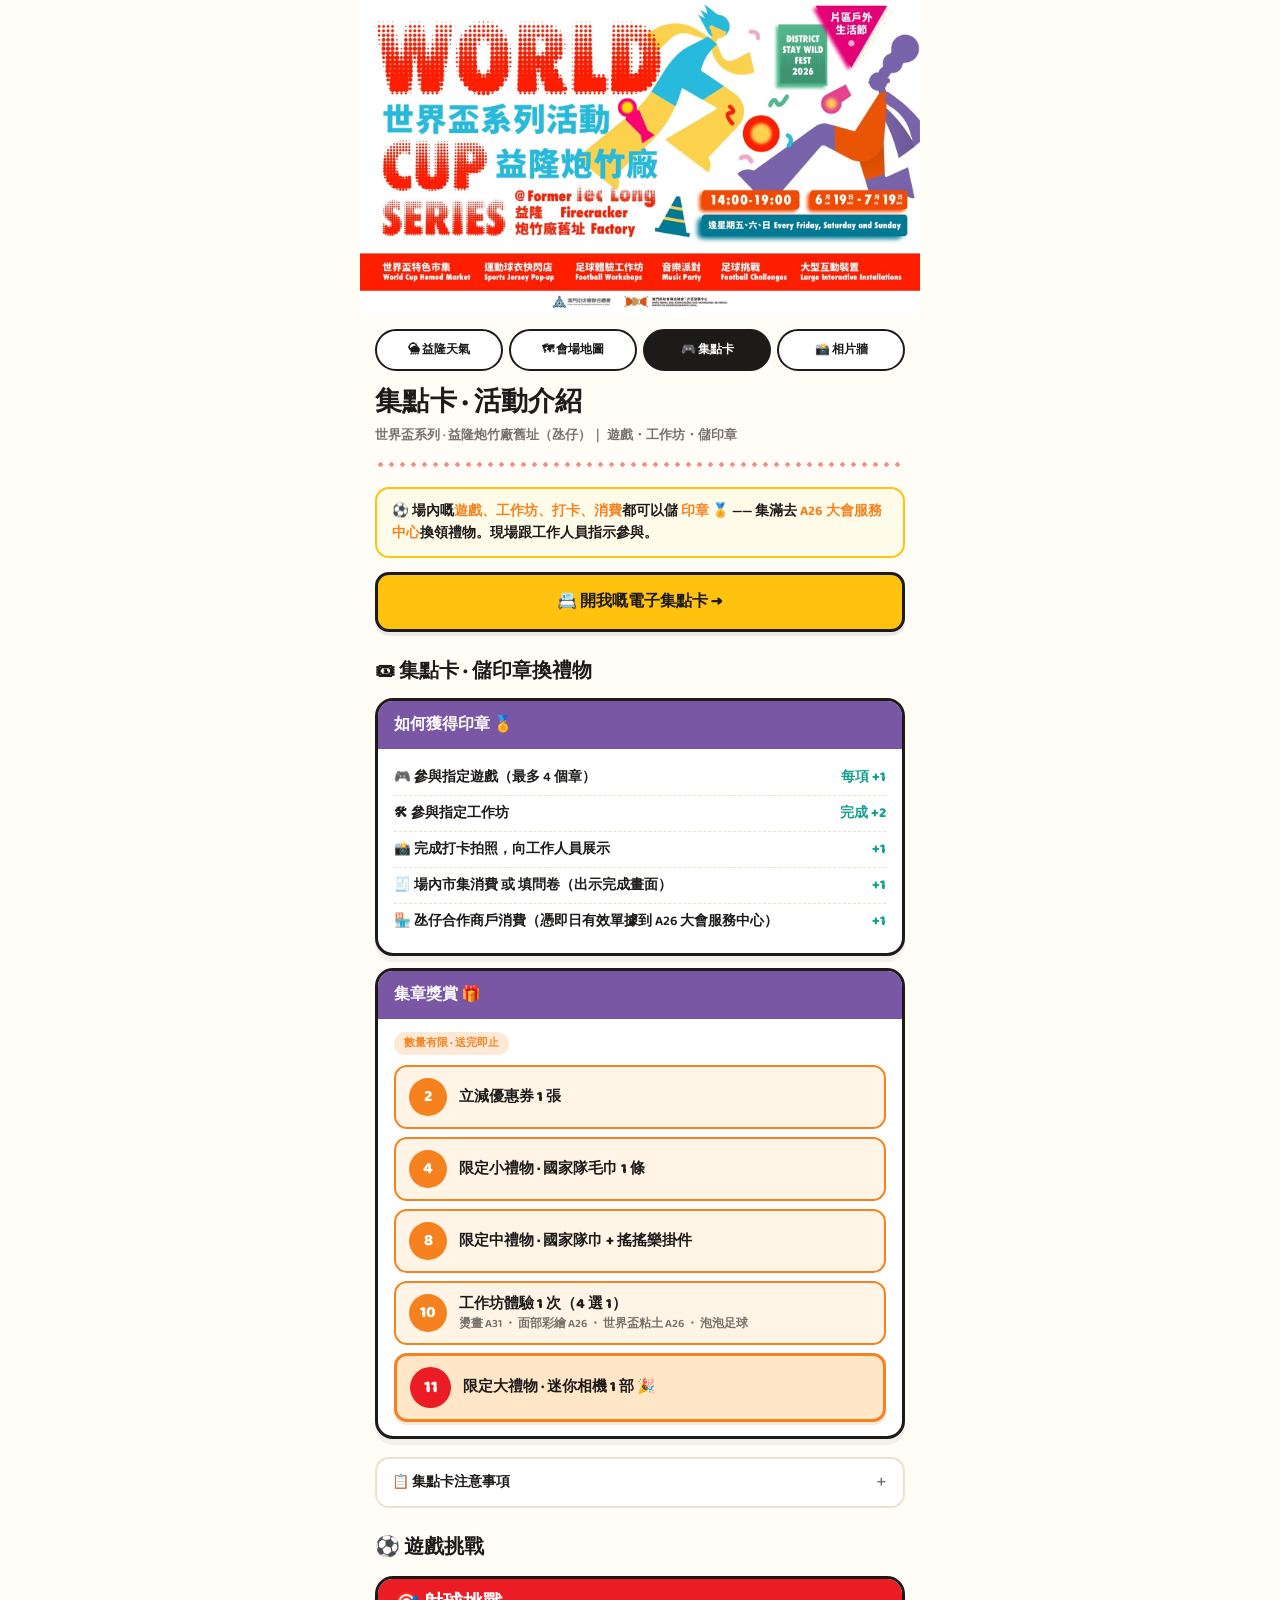
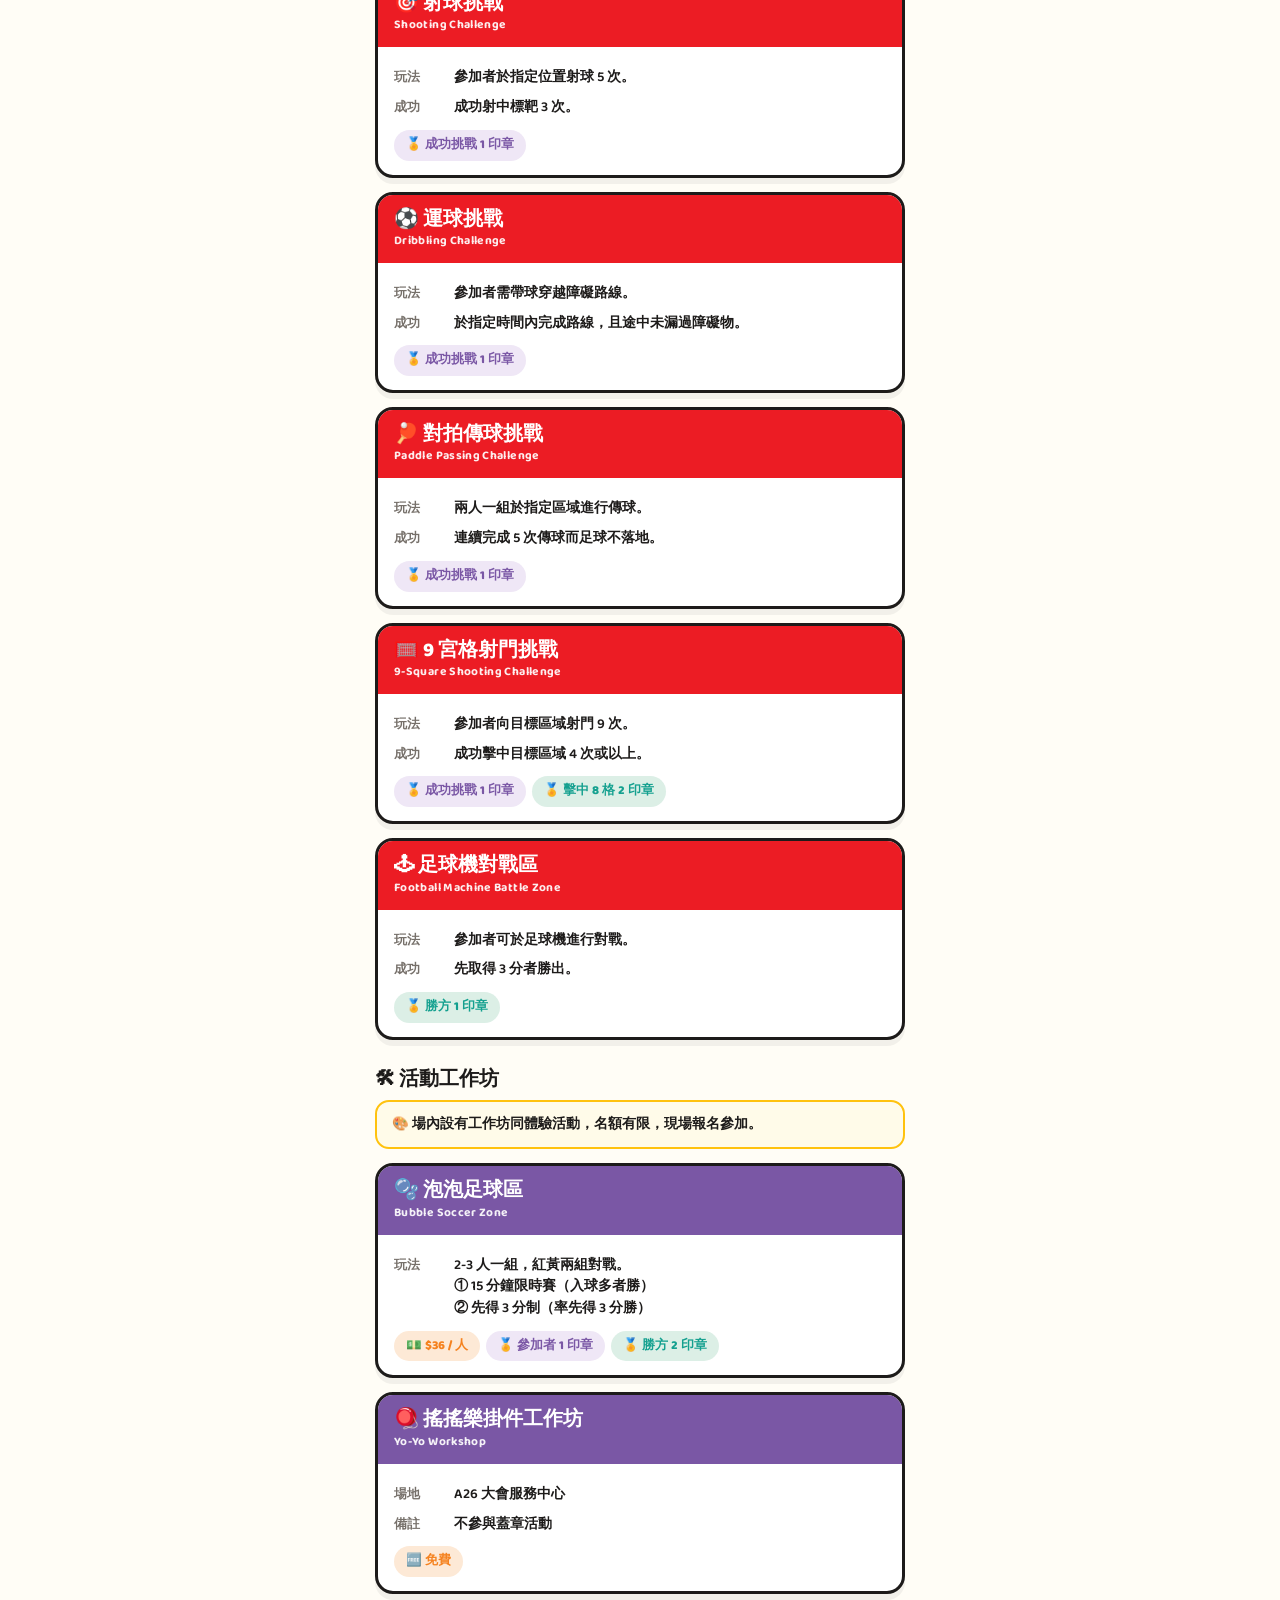
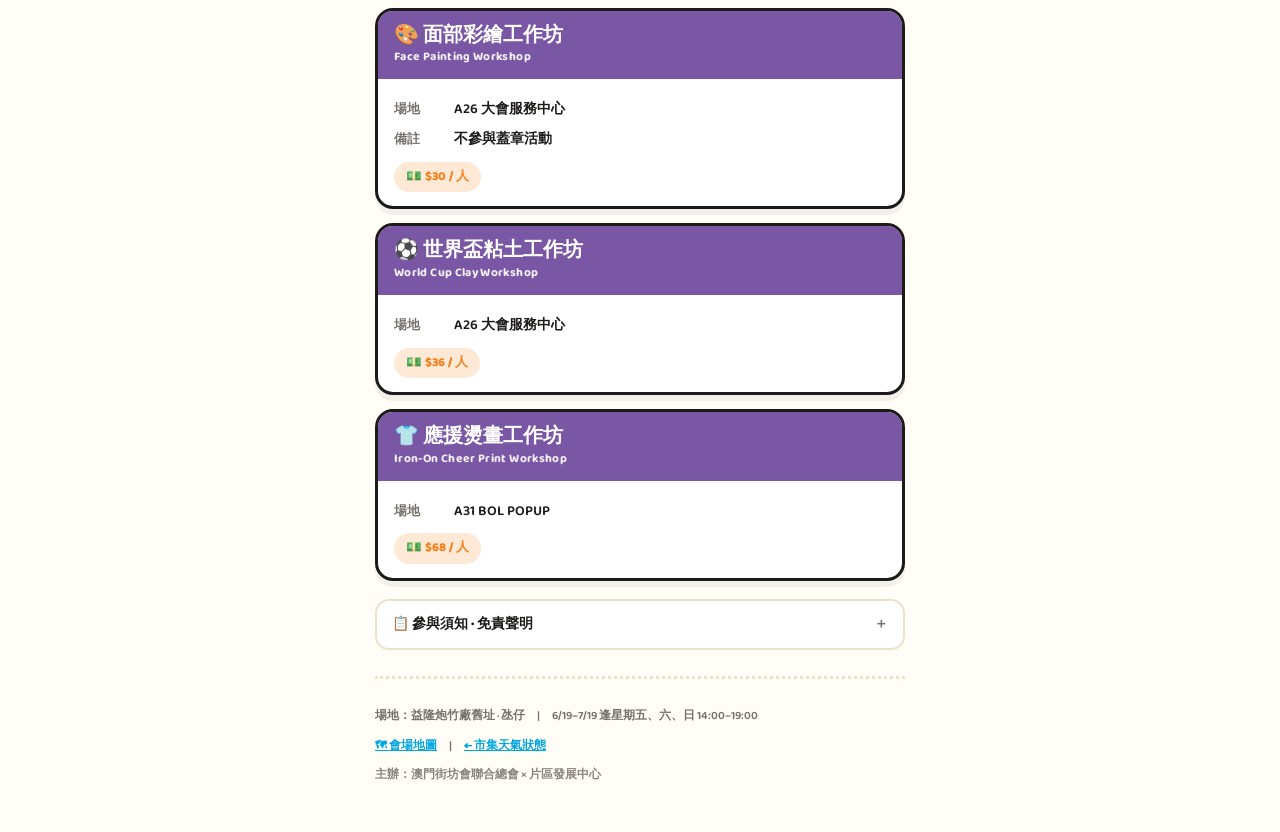
==== commit f5f8fc8c: "cms: activities.html — admin 後台駁通（Supabase 動態資料 + 靜態 fallback）" ====
--- a/activities.html
+++ b/activities.html
@@ -6,7 +6,7 @@
 <meta name="theme-color" content="#ec1c24">
 <title>活動介紹 · 遊戲挑戰 · 世界盃系列（益隆）</title>
 <meta property="og:title" content="活動介紹 · 遊戲挑戰 · 世界盃系列（益隆）">
-<meta property="og:description" content="片區戶外生活節 2026 — 6 個足球遊戲挑戰，完成儲印章">
+<meta property="og:description" content="片區戶外生活節 2026 — 足球遊戲挑戰＋工作坊，完成儲印章換禮物">
 <meta property="og:image" content="https://ieclong.com/assets/kv-portrait.jpg">
 <meta name="twitter:card" content="summary_large_image">
 <link rel="preconnect" href="https://fonts.googleapis.com">
@@ -91,7 +91,7 @@
   <nav class="nav"><a href="./">🌦 益隆天氣</a><a href="market.html">🗺 會場地圖</a><a href="activities.html" class="active">🎮 集點卡</a><a href="gallery.html">📸 相片牆</a></nav>
   <header>
     <h1>集點卡 · 活動介紹</h1>
-    <div class="sub">世界盃系列 · 益隆炮竹廠舊址（氹仔）｜ 6 個足球遊戲</div>
+    <div class="sub">世界盃系列 · 益隆炮竹廠舊址（氹仔）｜ 遊戲・工作坊・儲印章</div>
     <div class="dots"></div>
   </header>
 
@@ -103,7 +103,7 @@
   <div class="scard">
     <div class="sh">如何獲得印章 🏅</div>
     <div class="sb">
-      <div class="earn">
+      <div class="earn" id="earn-zone">
         <div class="er"><span class="ev">🎮 參與指定遊戲（最多 4 個章）</span><span class="ec">每項 +1</span></div>
         <div class="er"><span class="ev">🛠 參與指定工作坊</span><span class="ec">完成 +2</span></div>
         <div class="er"><span class="ev">📸 完成打卡拍照，向工作人員展示</span><span class="ec">+1</span></div>
@@ -116,7 +116,7 @@
     <div class="sh">集章獎賞 🎁</div>
     <div class="sb">
       <span class="smalltag">數量有限 · 送完即止</span>
-      <div class="rewards">
+      <div class="rewards" id="rewards-zone">
         <div class="rw"><span class="rn">2</span><span class="rd">立減優惠券 1 張</span></div>
         <div class="rw"><span class="rn">4</span><span class="rd">限定小禮物 · 國家隊毛巾 1 條</span></div>
         <div class="rw"><span class="rn">8</span><span class="rd">限定中禮物 · 國家隊巾 + 搖搖樂掛件</span></div>
@@ -141,6 +141,7 @@
 
   <h2 class="sec2">⚽ 遊戲挑戰</h2>
 
+  <div id="games-zone">
   <!-- 射球挑戰 -->
   <div class="game">
     <div class="gh"><div class="zh">🎯 射球挑戰</div><div class="en">Shooting Challenge</div></div>
@@ -191,8 +192,12 @@
     </div>
   </div>
 
+  </div>
+
   <h2 class="sec2">🛠 活動工作坊</h2>
   <div class="lead" style="margin-top:6px">🎨 場內設有工作坊同體驗活動，名額有限，現場報名參加。</div>
+
+  <div id="ws-zone">
 
   <div class="game ws">
     <div class="gh"><div class="zh">🫧 泡泡足球區</div><div class="en">Bubble Soccer Zone</div></div>
@@ -234,6 +239,8 @@
       <div class="row"><span class="k">場地</span><span class="v">A31 BOL POPUP</span></div>
       <div class="badges"><span class="stamp fee">💵 $68 / 人</span></div>
     </div>
+  </div>
+
   </div>
 
   <details class="terms">
@@ -267,5 +274,37 @@
   </footer>
 </div>
 
+<script>
+/* 資料來源：Supabase content_items（admin.html 後台「集點卡內容」tab 改完即時反映）；
+   讀唔到（未開通／斷網）就維持上面靜態版，唔會白屏 */
+(async()=>{
+  const SB_URL="https://pofaxxvjcdugqimummsr.supabase.co";
+  const SB_ANON="eyJhbGciOiJIUzI1NiIsInR5cCI6IkpXVCJ9.eyJpc3MiOiJzdXBhYmFzZSIsInJlZiI6InBvZmF4eHZqY2R1Z3FpbXVtbXNyIiwicm9sZSI6ImFub24iLCJpYXQiOjE3ODE3MzMzNTQsImV4cCI6MjA5NzMwOTM1NH0.EGgZmbFeNdQSasGjy9tsRnDgVFYYZhQ9xwEnn-xners";
+  const esc=s=>(s==null?"":String(s)).replace(/[&<>"]/g,c=>({"&":"&amp;","<":"&lt;",">":"&gt;",'"':"&quot;"}[c]));
+  const br=s=>esc(s).replace(/\n/g,"<br>");
+  try{
+    const r=await fetch(SB_URL+"/rest/v1/content_items?select=*&order=sort",{headers:{apikey:SB_ANON,Authorization:"Bearer "+SB_ANON}});
+    if(!r.ok) return;
+    const rows=await r.json();
+    if(!Array.isArray(rows)||!rows.length) return;
+    const by=k=>rows.filter(x=>x.kind===k).map(x=>x.data||{});
+    const earn=by("earn"), rw=by("reward"), gm=by("game"), ws=by("workshop");
+    if(earn.length) document.getElementById("earn-zone").innerHTML=
+      earn.map(d=>'<div class="er"><span class="ev">'+esc(d.txt)+'</span><span class="ec">'+esc(d.pts)+'</span></div>').join("");
+    if(rw.length) document.getElementById("rewards-zone").innerHTML=
+      rw.map(d=>'<div class="rw'+(d.big?' big':'')+'"><span class="rn">'+esc(d.n)+'</span><span class="rd">'+esc(d.txt)+(d.small?'<small>'+esc(d.small)+'</small>':'')+'</span></div>').join("");
+    const card=(d,cls)=>'<div class="game'+cls+'"><div class="gh"><div class="zh">'+esc(d.zh)+'</div>'+(d.en?'<div class="en">'+esc(d.en)+'</div>':'')+'</div><div class="gb">'+
+      (d.rows||[]).map(rr=>'<div class="row"><span class="k">'+esc(rr.k)+'</span><span class="v">'+br(rr.v)+'</span></div>').join("")+
+      ((d.badges||[]).length?'<div class="badges">'+d.badges.map(b=>'<span class="stamp'+(b.cls?" "+esc(b.cls):"")+'">'+esc(b.txt)+'</span>').join("")+'</div>':'')+
+      '</div></div>';
+    if(gm.length){
+      document.getElementById("games-zone").innerHTML=gm.map(d=>card(d,"")).join("");
+      const sub=document.querySelector("header .sub");
+      if(sub) sub.textContent="世界盃系列 · 益隆炮竹廠舊址（氹仔）｜ "+gm.length+" 個遊戲 · "+ws.length+" 個工作坊";
+    }
+    if(ws.length) document.getElementById("ws-zone").innerHTML=ws.map(d=>card(d," ws")).join("");
+  }catch(e){}
+})();
+</script>
 </body>
 </html>
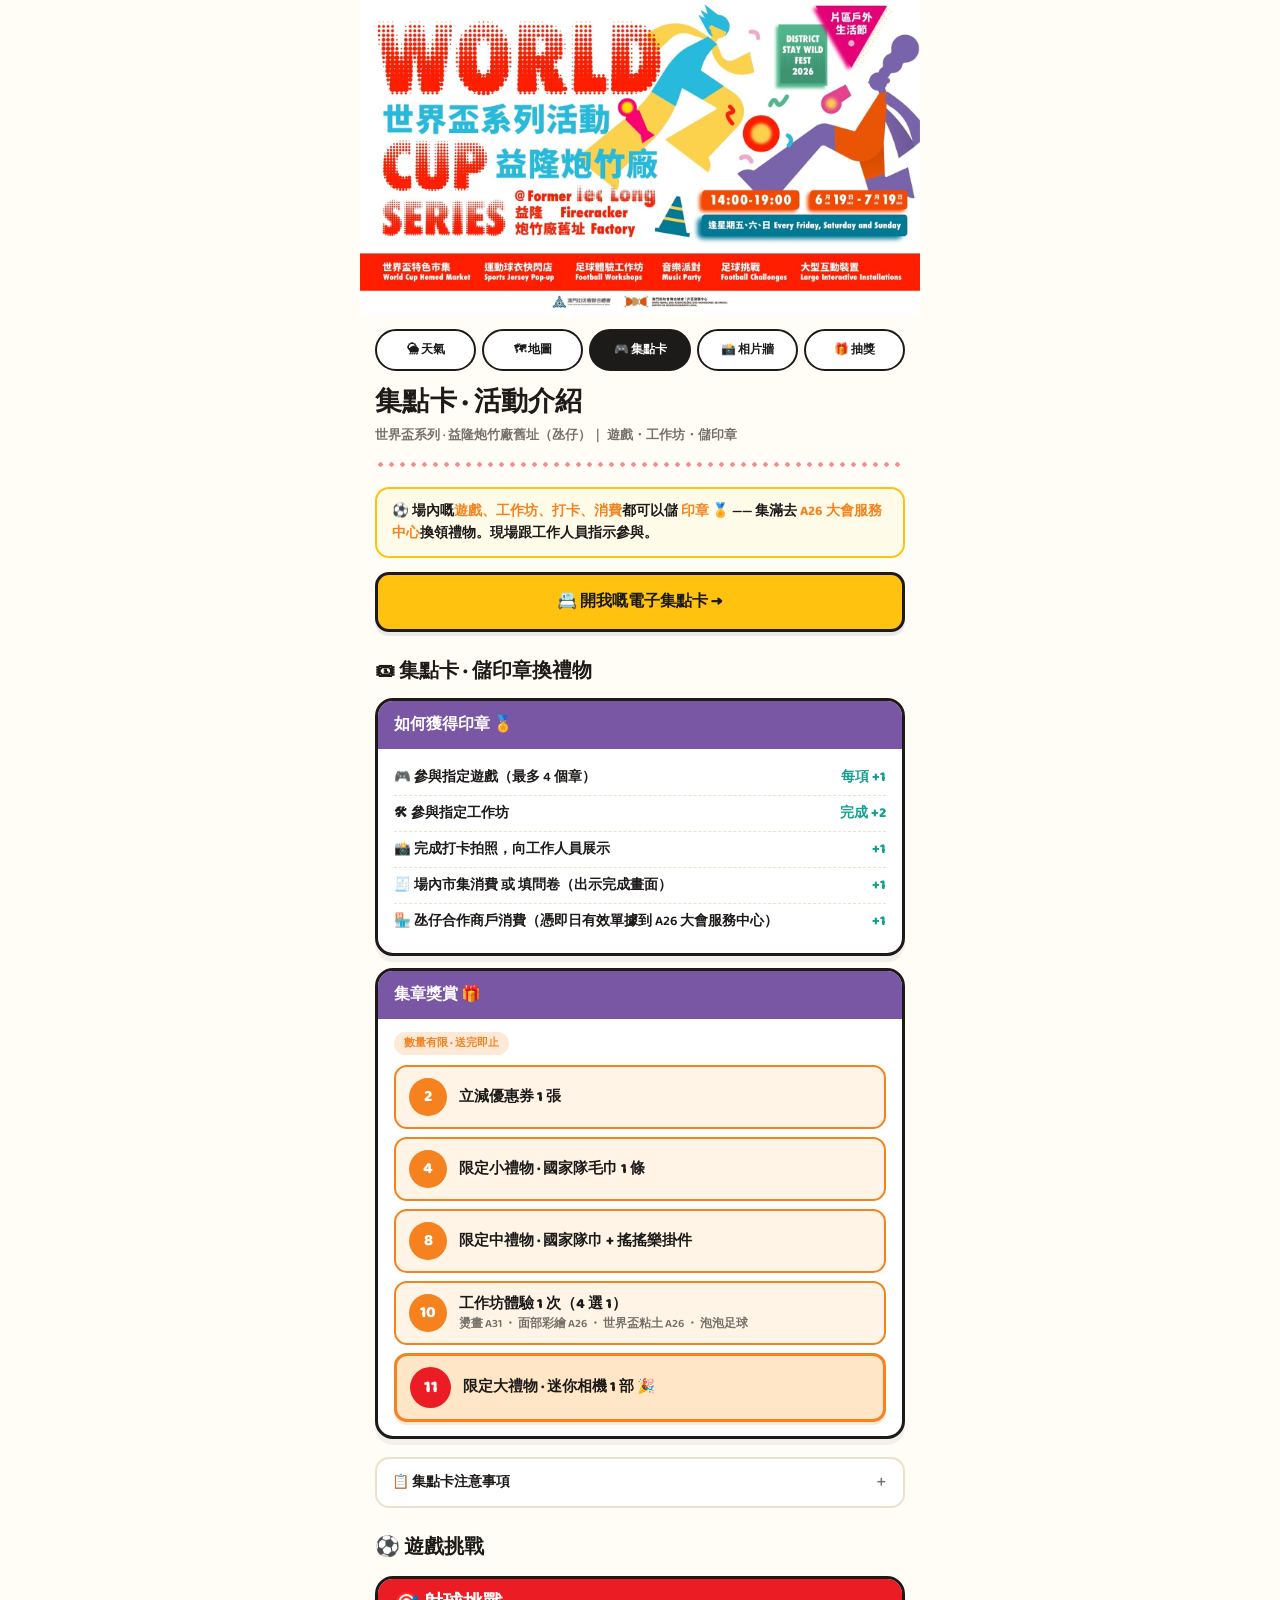
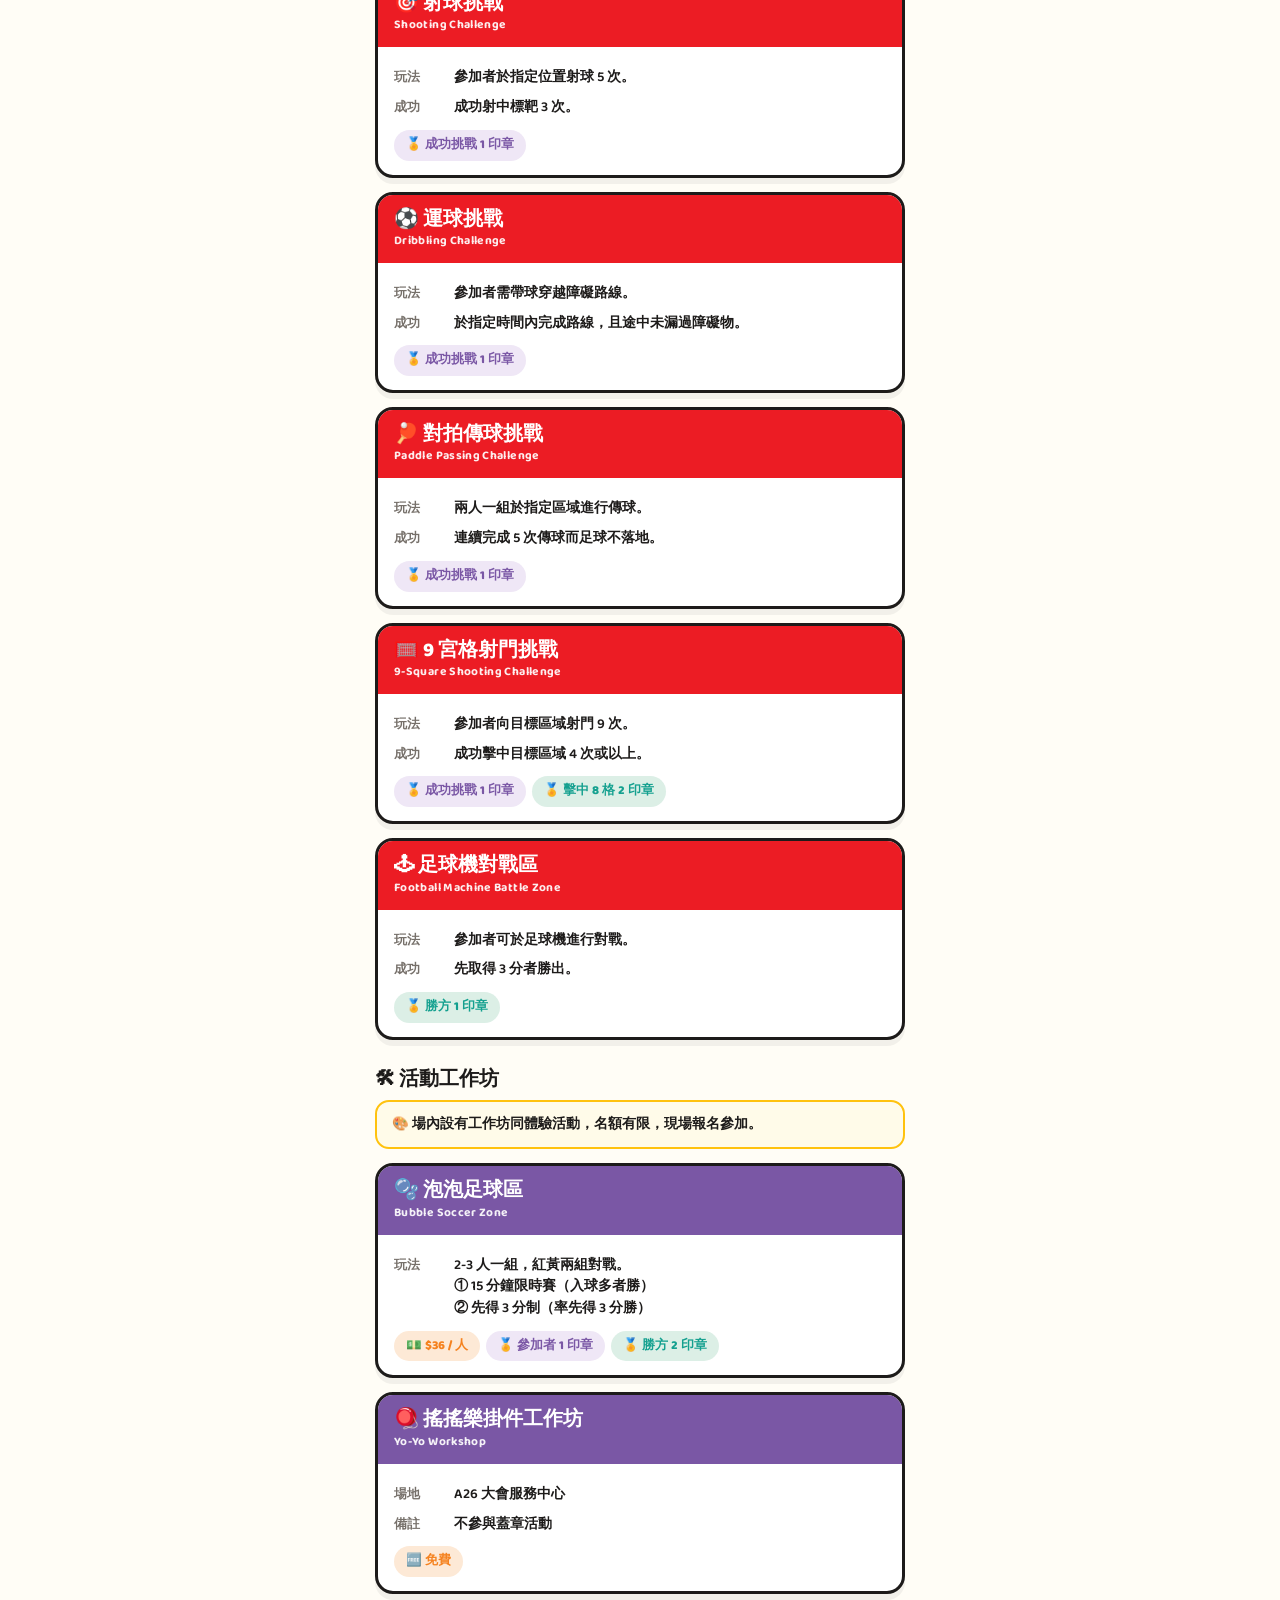
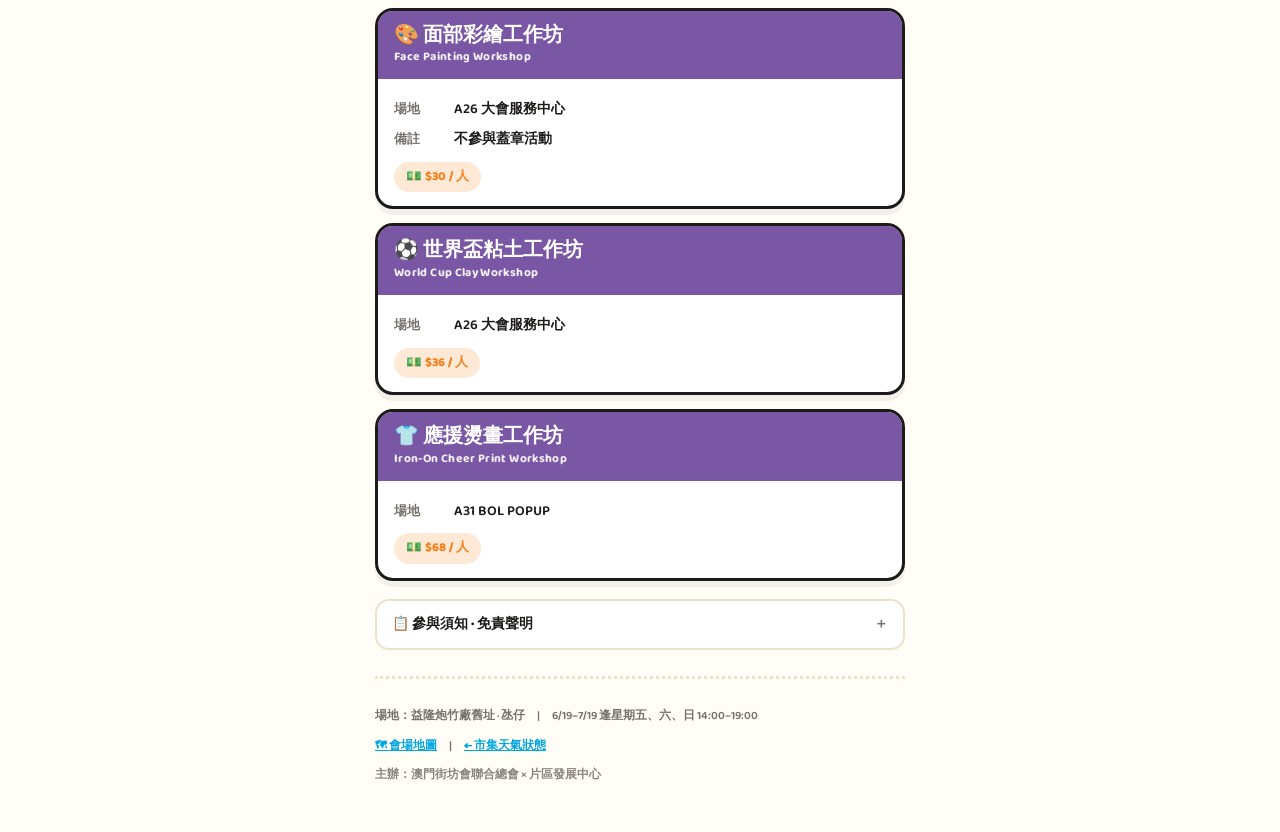
==== commit 6f346f43: "feat(lucky): 答題抽獎＋現金券核銷 — activities.html Co-Authored-By: Claude Fable 5 <noreply@anthropic.com>" ====
--- a/activities.html
+++ b/activities.html
@@ -88,7 +88,7 @@
 <img class="kvbanner" src="assets/kv-landscape.jpg" alt="片區戶外生活節 2026 · 世界盃系列活動 @ 益隆炮竹廠">
 
 <div class="wrap">
-  <nav class="nav"><a href="./">🌦 益隆天氣</a><a href="market.html">🗺 會場地圖</a><a href="activities.html" class="active">🎮 集點卡</a><a href="gallery.html">📸 相片牆</a></nav>
+  <nav class="nav"><a href="./">🌦 天氣</a><a href="market.html">🗺 地圖</a><a href="activities.html" class="active">🎮 集點卡</a><a href="gallery.html">📸 相片牆</a><a href="lucky.html">🎁 抽獎</a></nav>
   <header>
     <h1>集點卡 · 活動介紹</h1>
     <div class="sub">世界盃系列 · 益隆炮竹廠舊址（氹仔）｜ 遊戲・工作坊・儲印章</div>
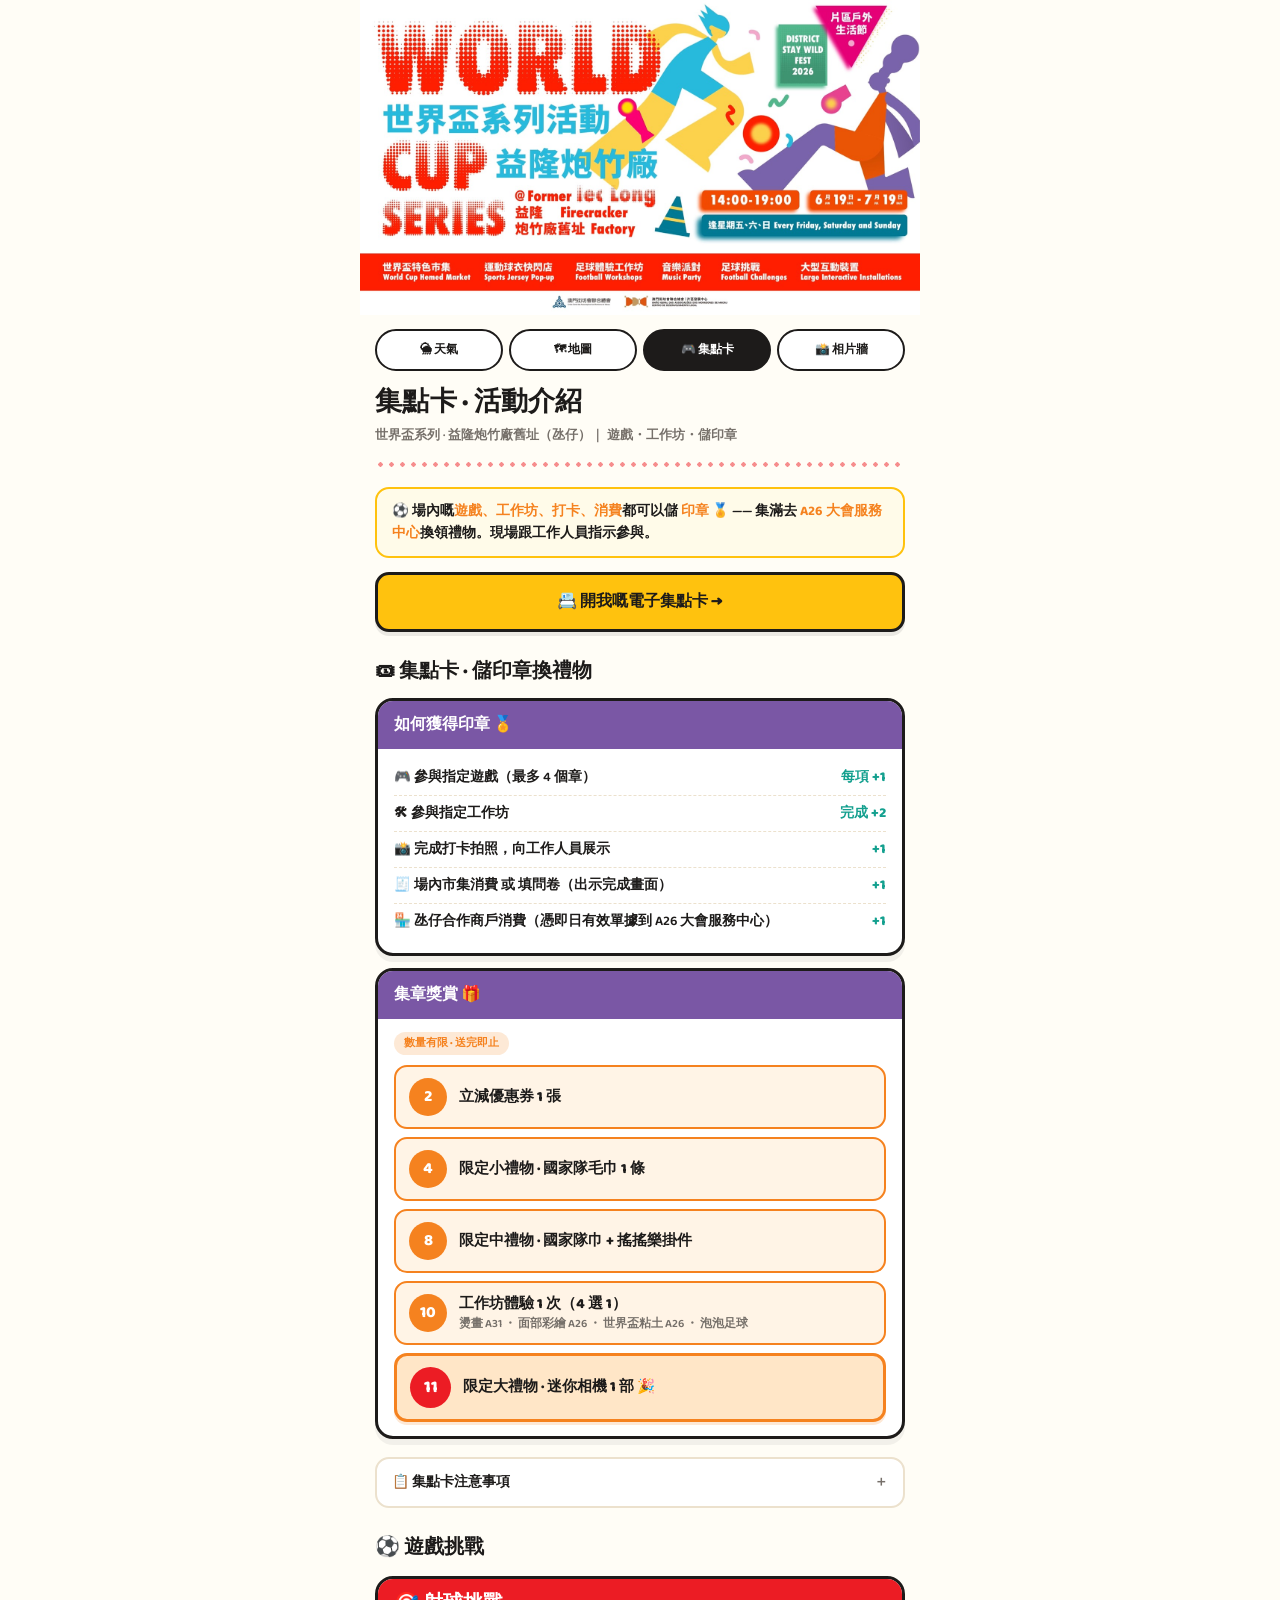
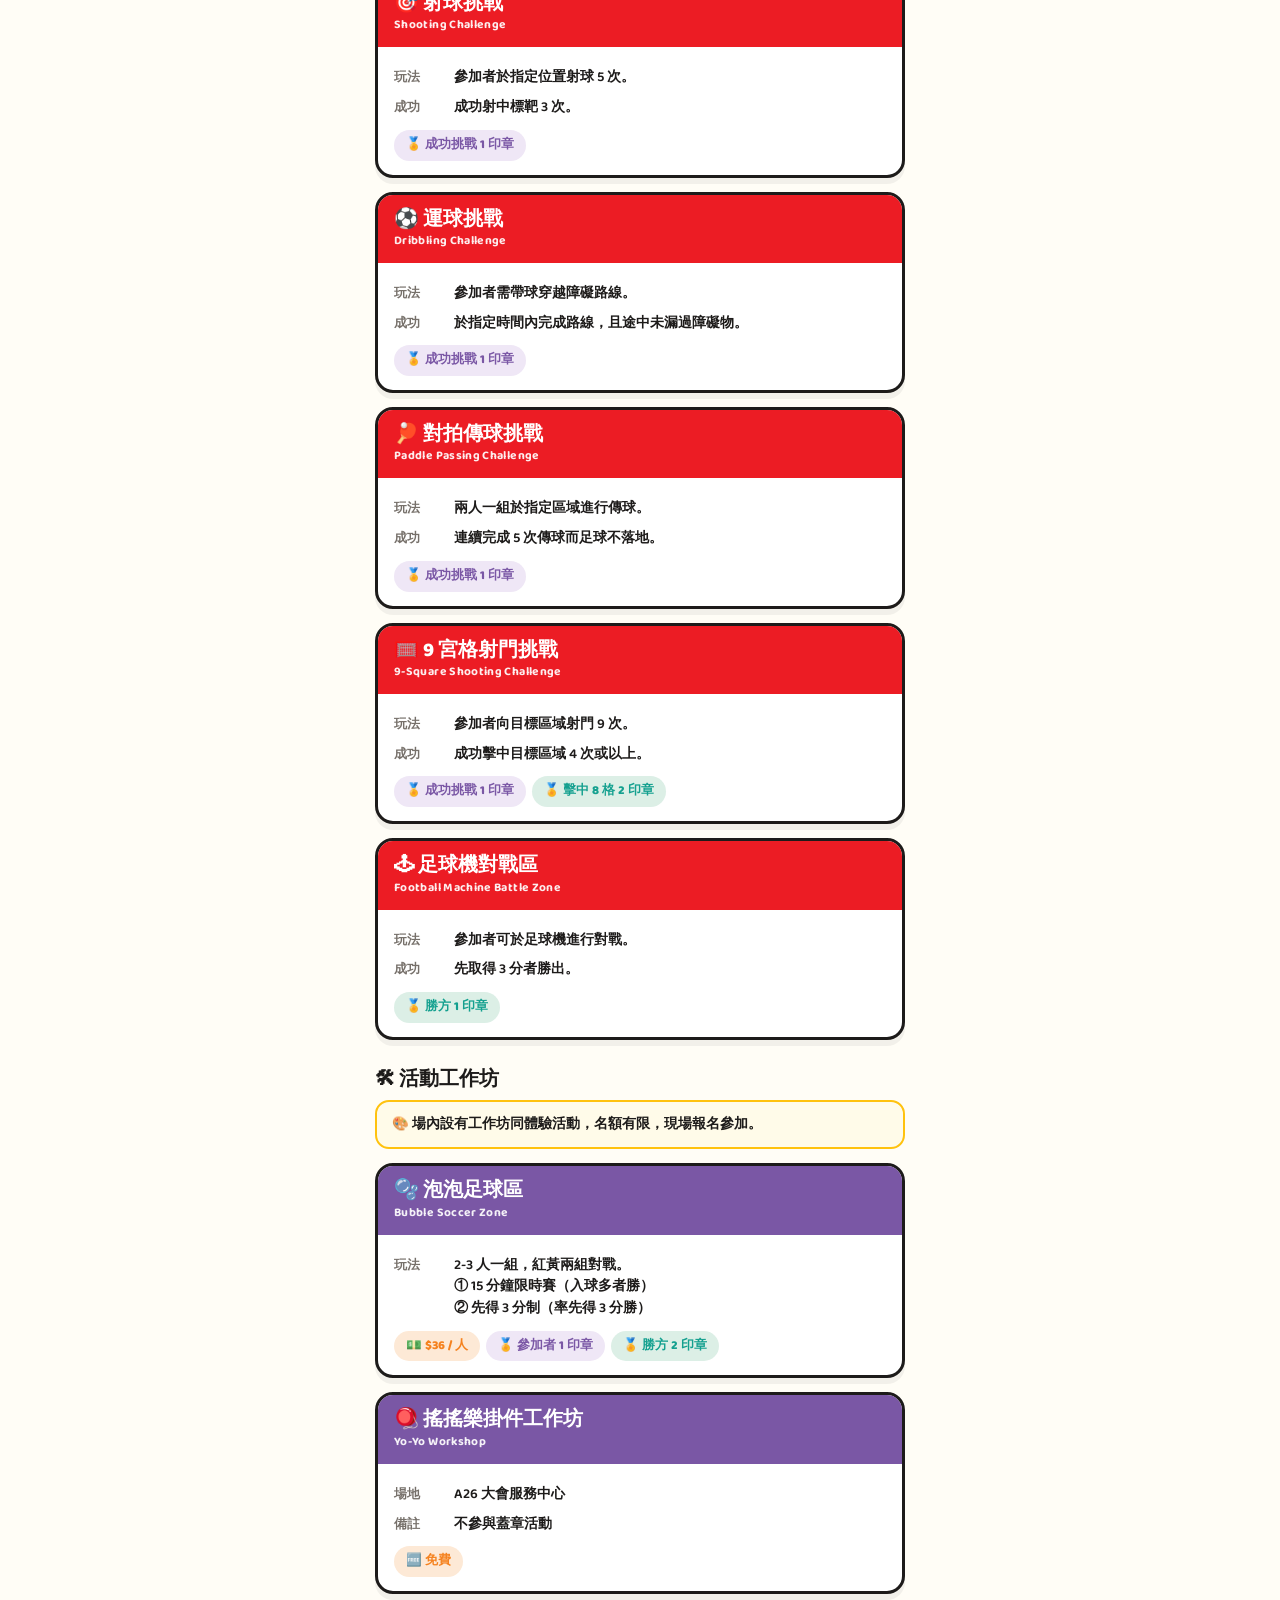
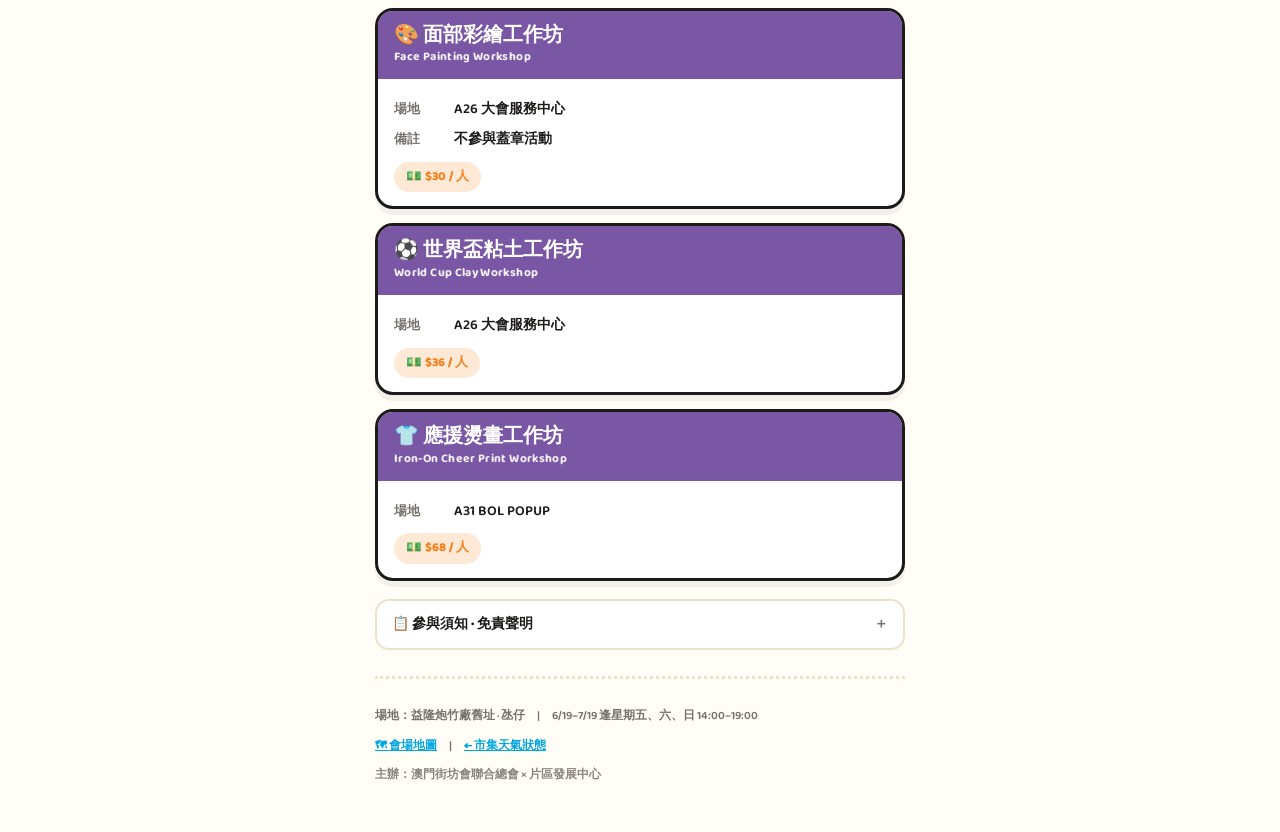
==== commit a0cc9aeb: "移除抽獎功能（取消益隆抽獎）" ====
--- a/activities.html
+++ b/activities.html
@@ -88,7 +88,7 @@
 <img class="kvbanner" src="assets/kv-landscape.jpg" alt="片區戶外生活節 2026 · 世界盃系列活動 @ 益隆炮竹廠">
 
 <div class="wrap">
-  <nav class="nav"><a href="./">🌦 天氣</a><a href="market.html">🗺 地圖</a><a href="activities.html" class="active">🎮 集點卡</a><a href="gallery.html">📸 相片牆</a><a href="lucky.html">🎁 抽獎</a></nav>
+  <nav class="nav"><a href="./">🌦 天氣</a><a href="market.html">🗺 地圖</a><a href="activities.html" class="active">🎮 集點卡</a><a href="gallery.html">📸 相片牆</a></nav>
   <header>
     <h1>集點卡 · 活動介紹</h1>
     <div class="sub">世界盃系列 · 益隆炮竹廠舊址（氹仔）｜ 遊戲・工作坊・儲印章</div>
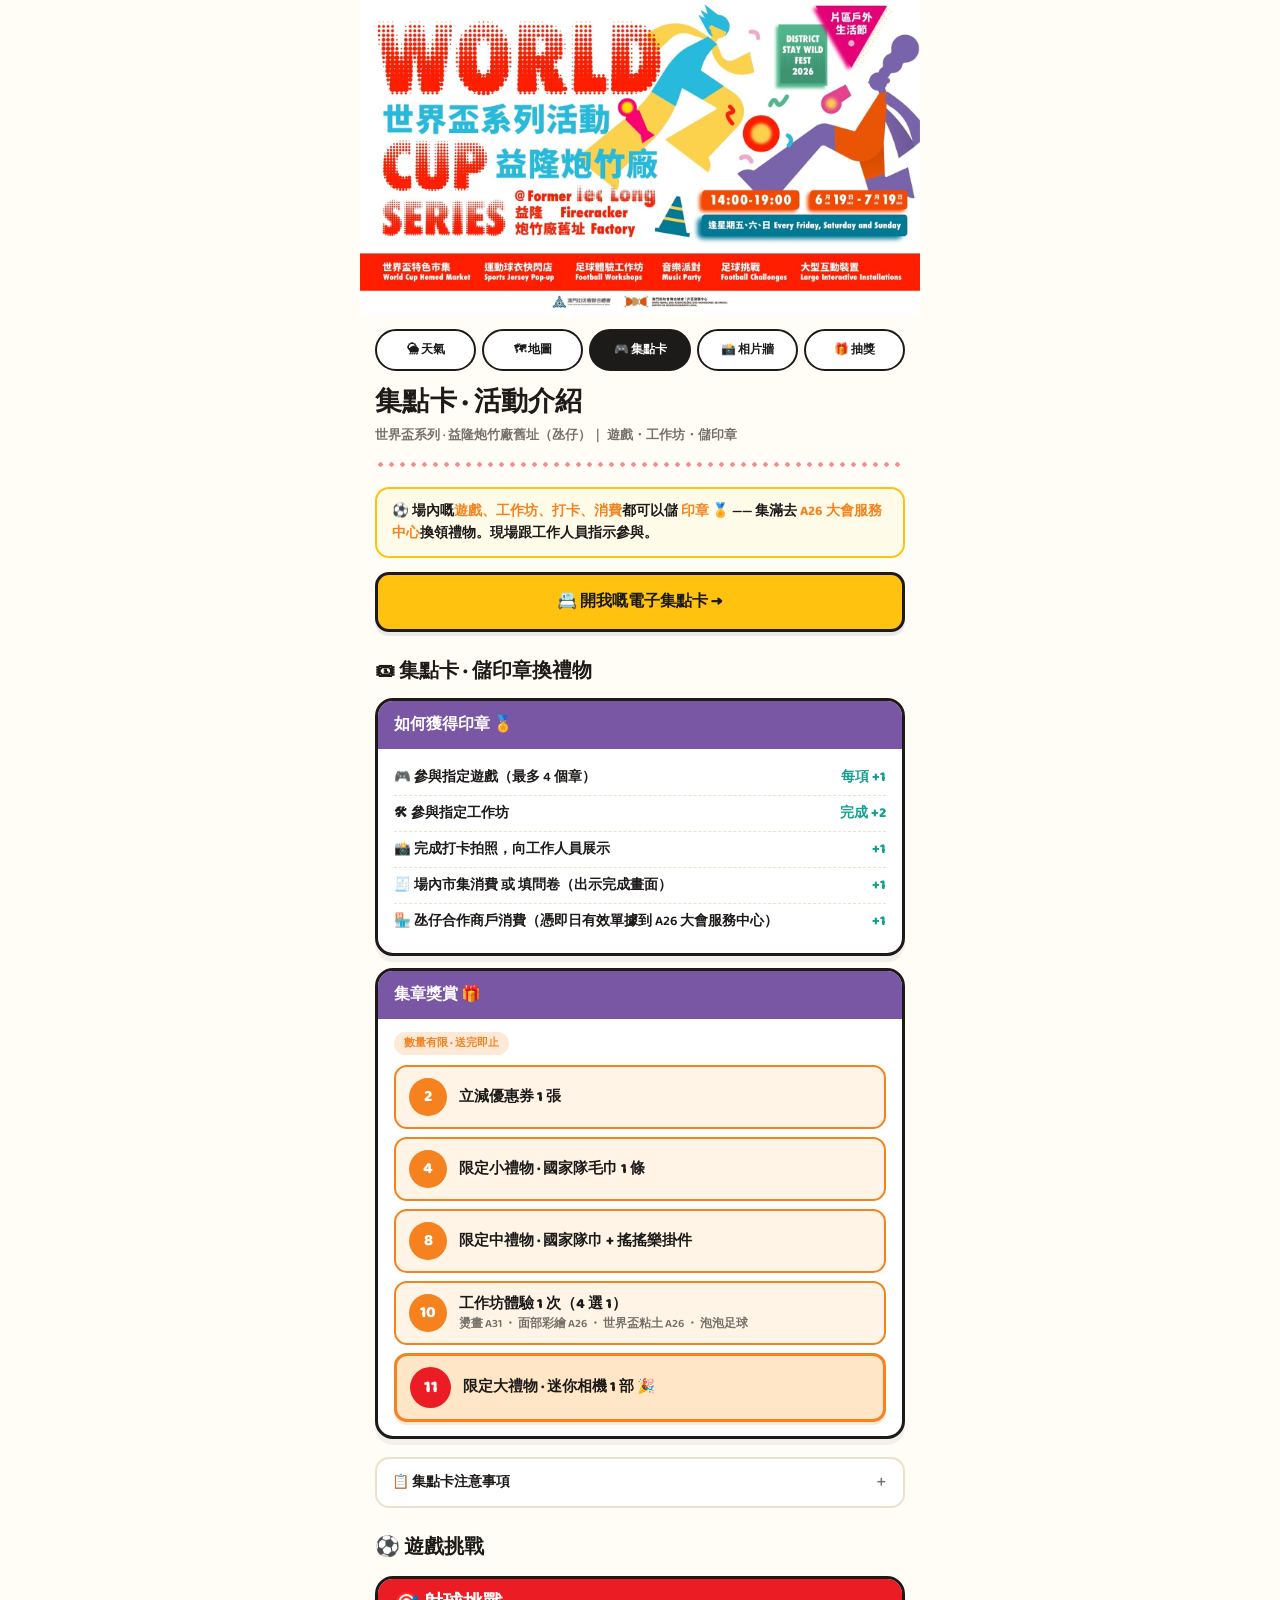
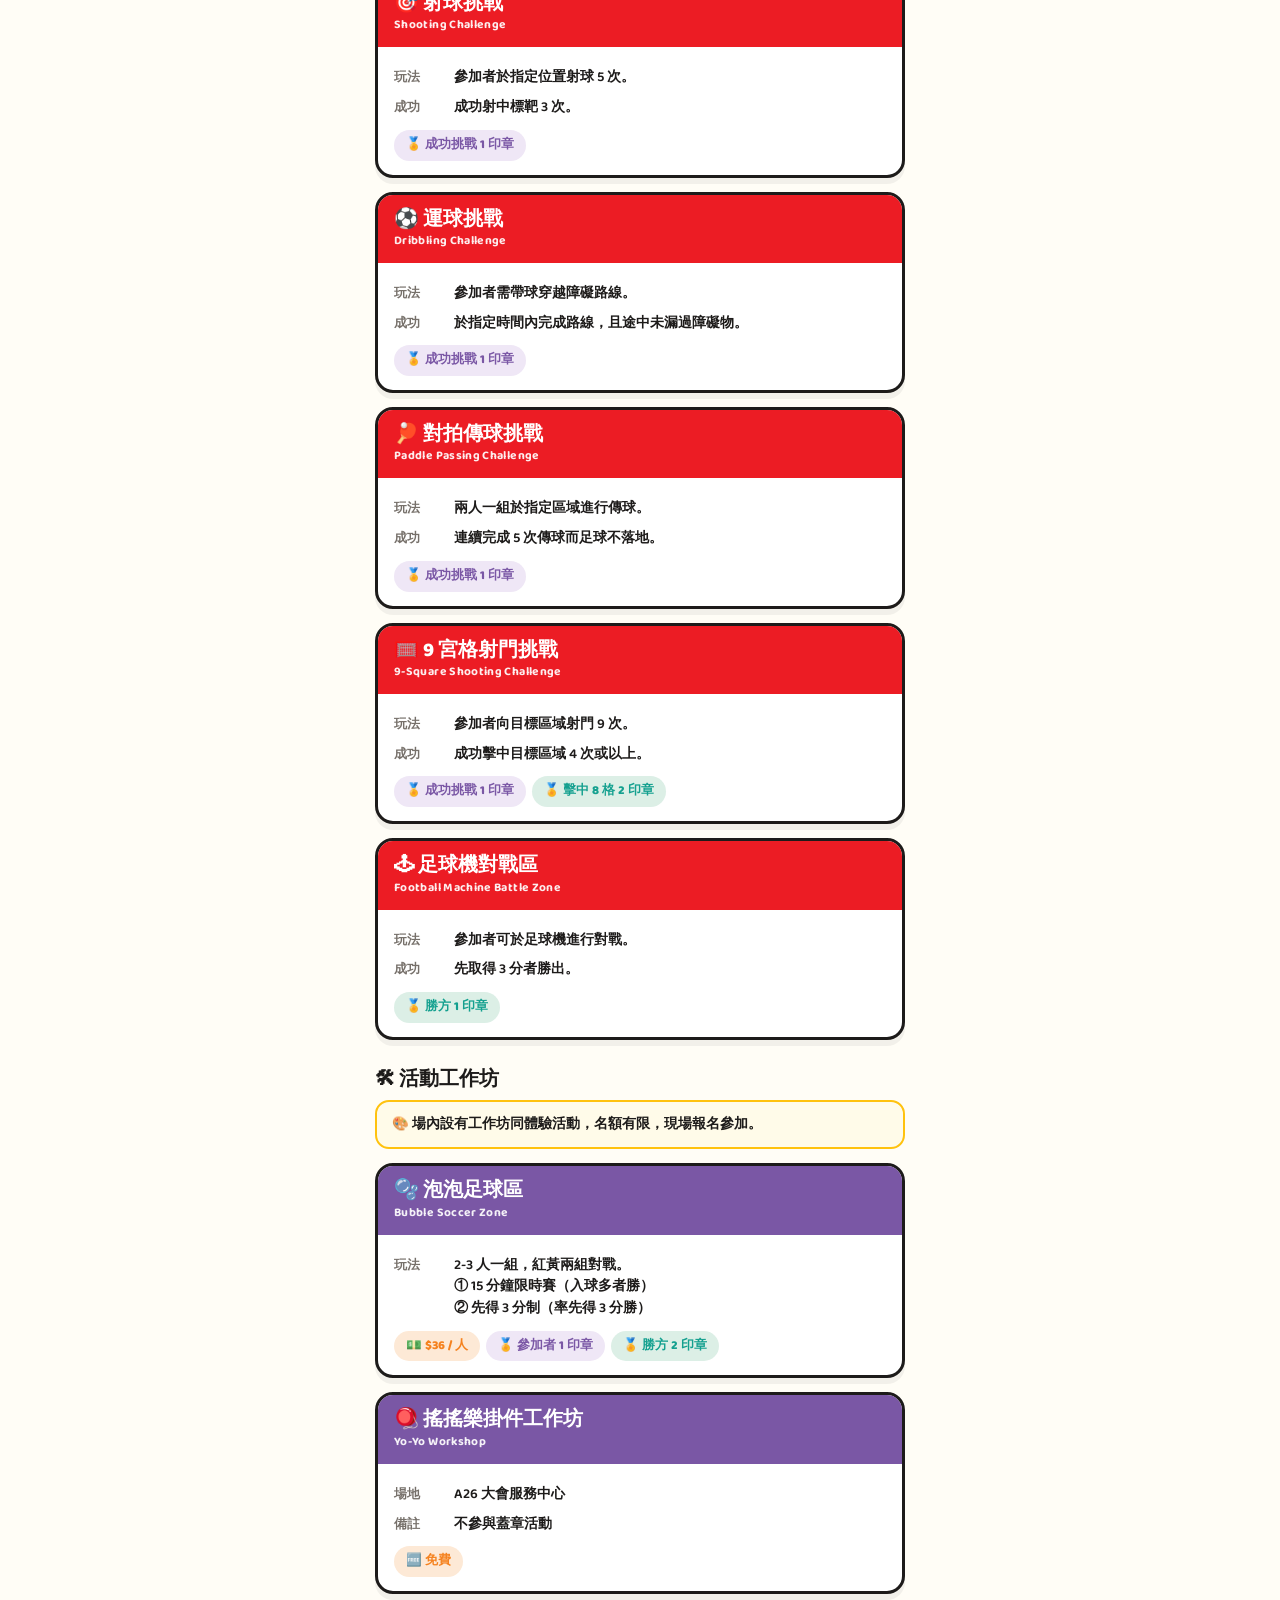
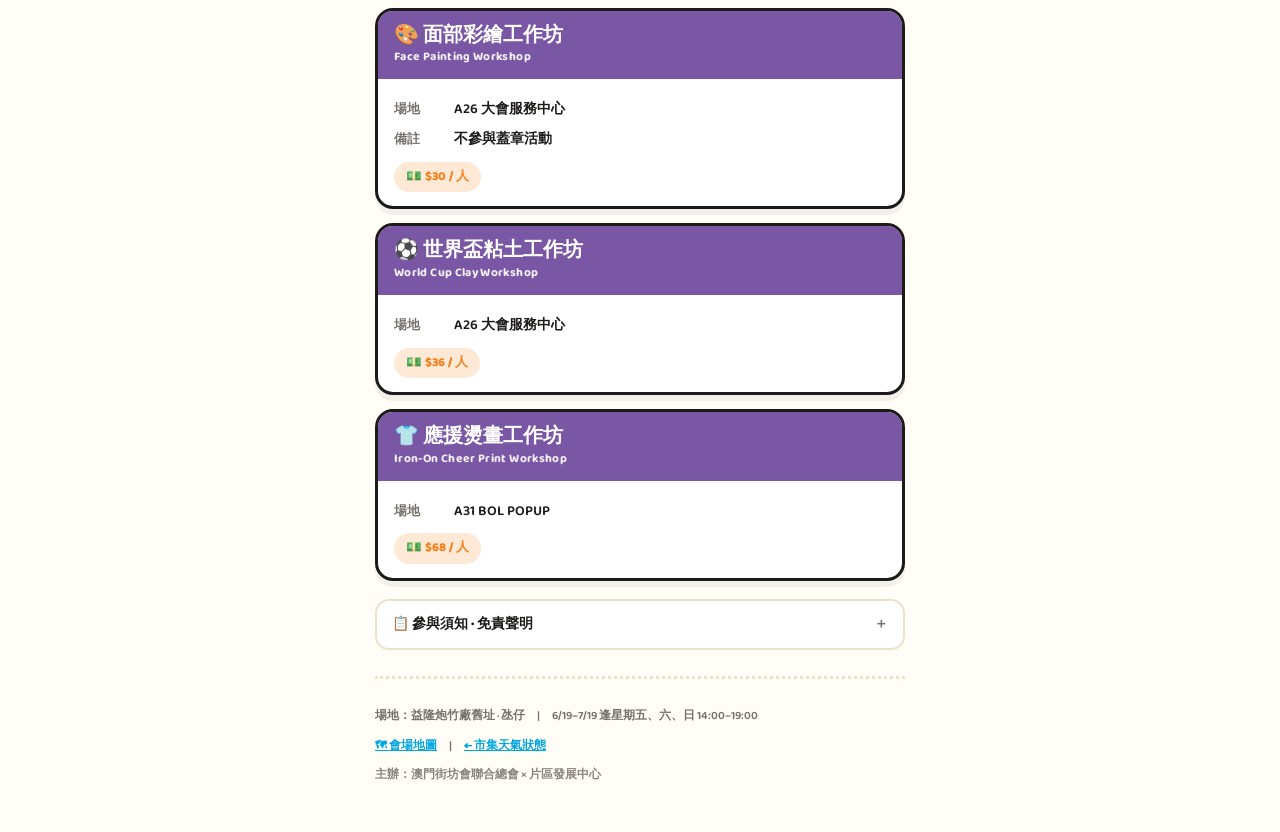
==== commit 7699ce00: "還原抽獎功能（連現金券）— 復原 lucky.html／lucky-staff.html 及全部 nav 連結" ====
--- a/activities.html
+++ b/activities.html
@@ -88,7 +88,7 @@
 <img class="kvbanner" src="assets/kv-landscape.jpg" alt="片區戶外生活節 2026 · 世界盃系列活動 @ 益隆炮竹廠">
 
 <div class="wrap">
-  <nav class="nav"><a href="./">🌦 天氣</a><a href="market.html">🗺 地圖</a><a href="activities.html" class="active">🎮 集點卡</a><a href="gallery.html">📸 相片牆</a></nav>
+  <nav class="nav"><a href="./">🌦 天氣</a><a href="market.html">🗺 地圖</a><a href="activities.html" class="active">🎮 集點卡</a><a href="gallery.html">📸 相片牆</a><a href="lucky.html">🎁 抽獎</a></nav>
   <header>
     <h1>集點卡 · 活動介紹</h1>
     <div class="sub">世界盃系列 · 益隆炮竹廠舊址（氹仔）｜ 遊戲・工作坊・儲印章</div>
